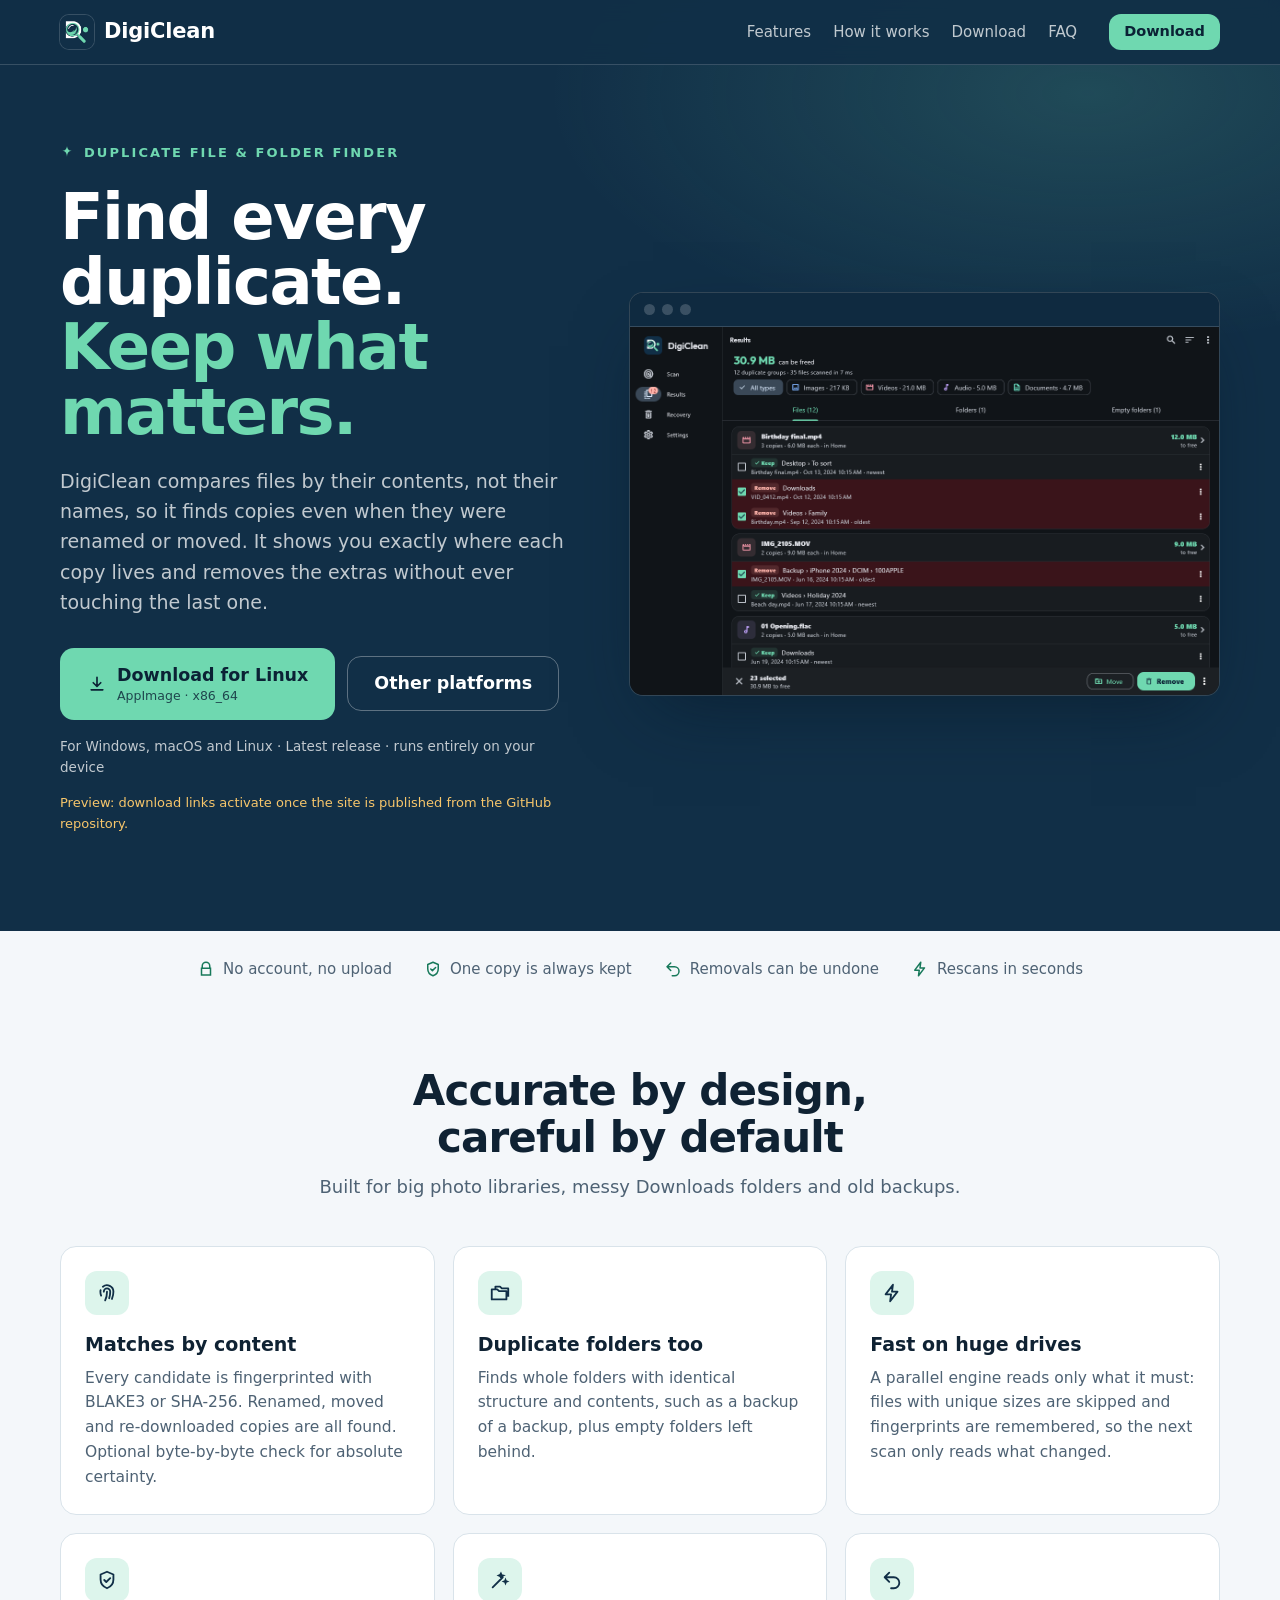
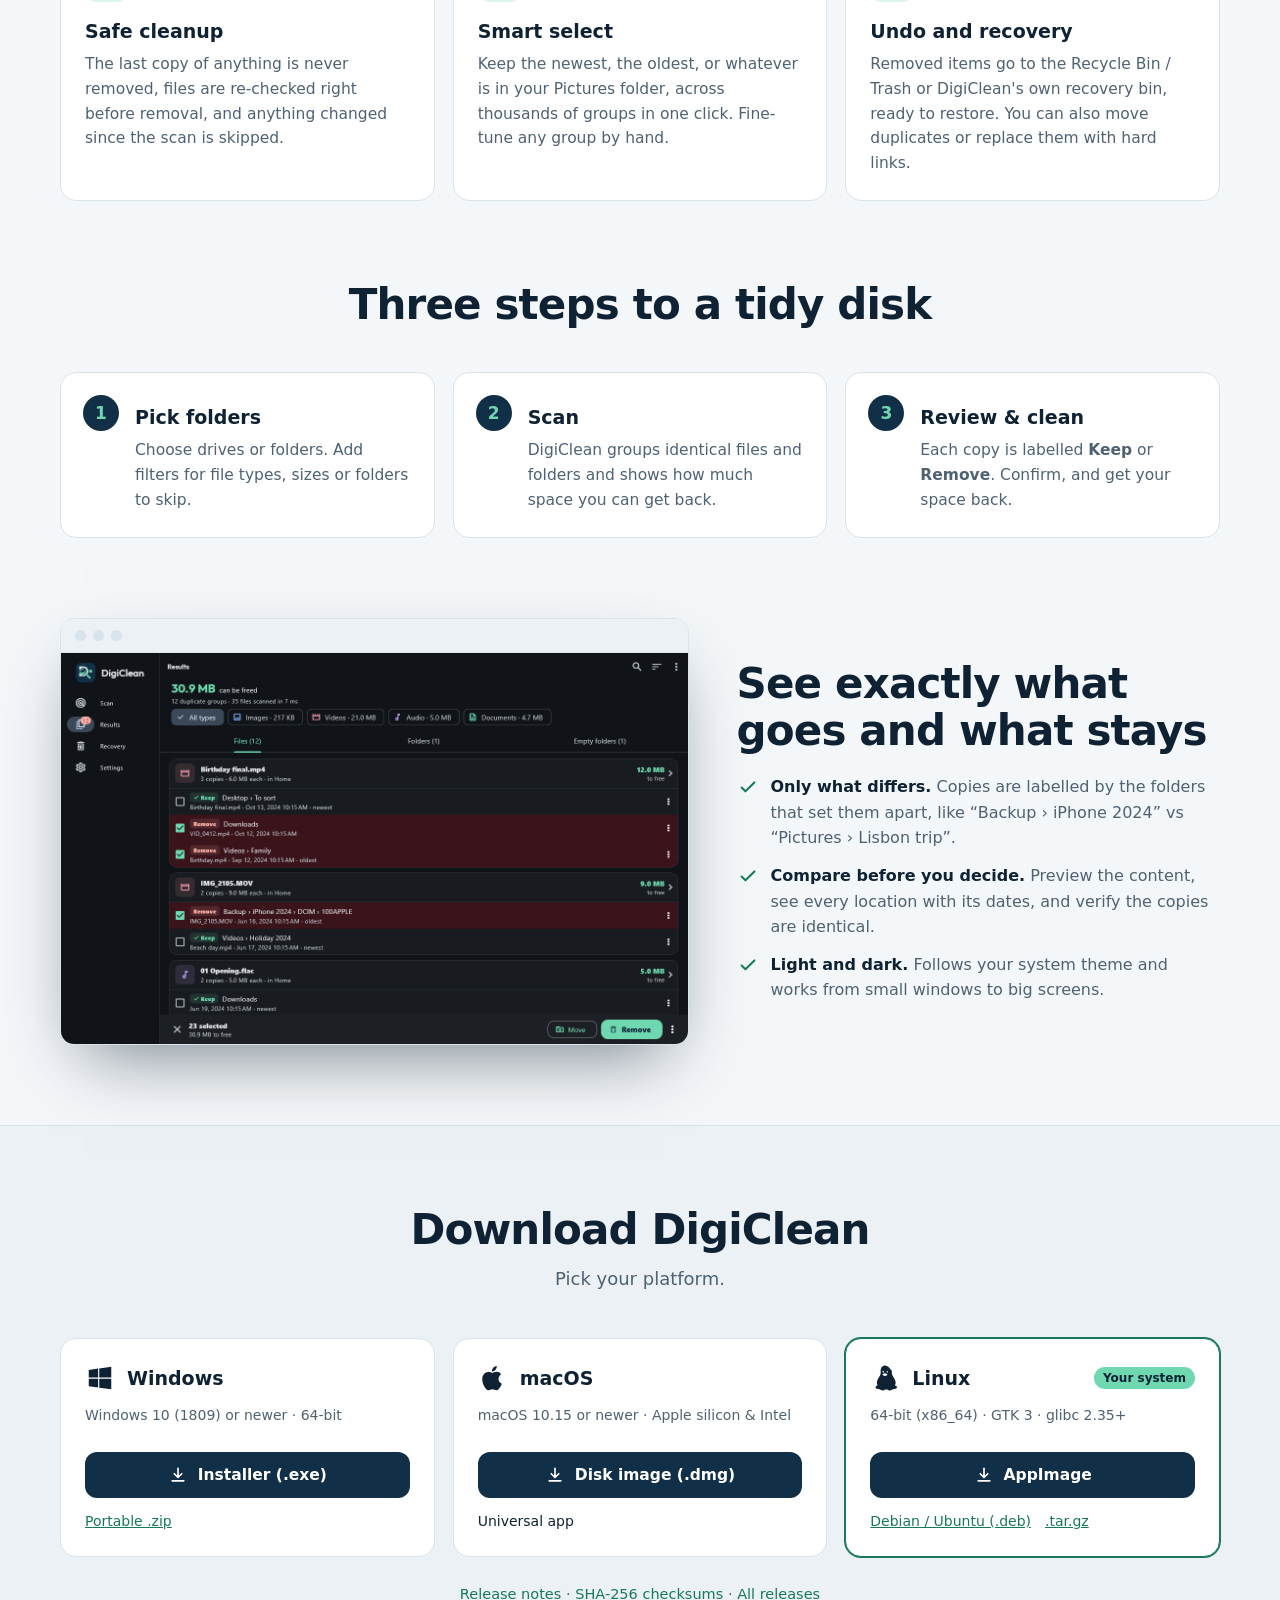
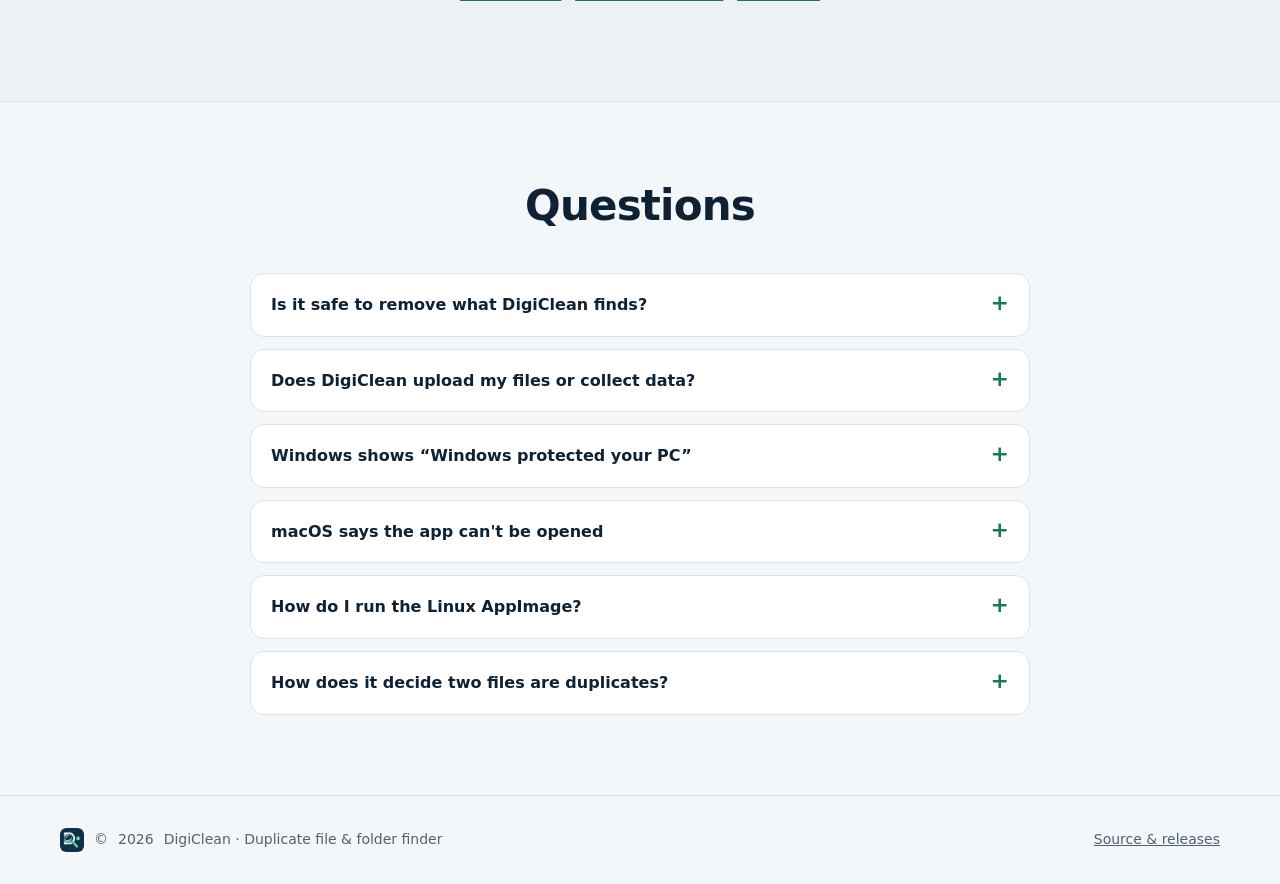
==== website/index.html @ ceb9ec33 "first commit" ====
<!doctype html>
<html lang="en">
<head>
  <meta charset="utf-8">
  <meta name="viewport" content="width=device-width, initial-scale=1">
  <title>DigiClean — Find and remove duplicate files safely</title>
  <meta name="description" content="DigiClean finds duplicate files and folders by their contents — even when renamed or moved — and removes the extras safely. For Windows, macOS and Linux.">
  <meta name="theme-color" content="#112f47">
  <meta property="og:title" content="DigiClean — Find and remove duplicate files safely">
  <meta property="og:description" content="Content-based duplicate file and folder finder for Windows, macOS and Linux. Everything runs on your device.">
  <meta property="og:image" content="assets/og-image.png">
  <meta name="twitter:card" content="summary_large_image">
  <meta property="og:type" content="website">
  <link rel="icon" type="image/png" href="assets/favicon.png">
  <link rel="preload" href="assets/fonts/outfit-latin.woff2" as="font" type="font/woff2" crossorigin>
  <link rel="apple-touch-icon" href="assets/apple-touch-icon.png">
  <style>
    /* Brand: navy #112F47 + mint #6FD8B0 (branding/brand-sheet.png), Outfit display face. */
    @font-face {
      font-family: "Outfit";
      src: url("assets/fonts/outfit-latin.woff2") format("woff2");
      font-weight: 100 900;
      font-display: swap;
    }
    :root {
      --navy: #112f47;
      --navy-deep: #0b2235;
      --mint: #6fd8b0;
      --bg: #f4f7fa;
      --surface: #ffffff;
      --surface-2: #ebf1f5;
      --text: #0f2233;
      --muted: #4e6274;
      --border: #d9e3ea;
      --brand: #112f47;
      --brand-strong: #0b2235;
      --on-brand: #ffffff;
      --accent-ink: #17795a;
      --accent-soft: #ddf5ec;
      --band: #112f47;
      --band-text: #ffffff;
      --band-muted: rgba(255, 255, 255, 0.74);
      --band-line: rgba(255, 255, 255, 0.16);
      --shadow: 0 30px 70px -24px rgba(6, 22, 36, 0.55);
      --radius: 16px;
      --display: "Outfit", ui-sans-serif, system-ui, -apple-system, "Segoe UI", Roboto, sans-serif;
      --body: ui-sans-serif, system-ui, -apple-system, "Segoe UI", Roboto, "Helvetica Neue", Arial, sans-serif;
      --shot-light: block;
      --shot-dark: none;
      color-scheme: light;
    }
    @media (prefers-color-scheme: dark) {
      :root:not([data-theme="light"]) {
        --bg: #0a1825;
        --surface: #0f2233;
        --surface-2: #142b40;
        --text: #e7eff5;
        --muted: #9fb3c3;
        --border: #21405a;
        --brand: #6fd8b0;
        --brand-strong: #9be5c8;
        --on-brand: #0b2235;
        --accent-ink: #6fd8b0;
        --accent-soft: #143a3a;
        --band: #0d2436;
        --shadow: 0 30px 70px -24px rgba(0, 0, 0, 0.75);
        --shot-light: none;
        --shot-dark: block;
        color-scheme: dark;
      }
    }
    :root[data-theme="dark"] {
      --bg: #0a1825;
      --surface: #0f2233;
      --surface-2: #142b40;
      --text: #e7eff5;
      --muted: #9fb3c3;
      --border: #21405a;
      --brand: #6fd8b0;
      --brand-strong: #9be5c8;
      --on-brand: #0b2235;
      --accent-ink: #6fd8b0;
      --accent-soft: #143a3a;
      --band: #0d2436;
      --shadow: 0 30px 70px -24px rgba(0, 0, 0, 0.75);
      --shot-light: none;
      --shot-dark: block;
      color-scheme: dark;
    }
    * { box-sizing: border-box; }
    html { scroll-behavior: smooth; }
    @media (prefers-reduced-motion: reduce) {
      html { scroll-behavior: auto; }
      .btn { transition: none; }
    }
    body {
      margin: 0;
      background: var(--bg);
      color: var(--text);
      font: 16px/1.6 var(--body);
      -webkit-font-smoothing: antialiased;
    }
    h1, h2, h3, .brand, .btn { font-family: var(--display); }
    h1, h2 { text-wrap: balance; }
    a { color: var(--accent-ink); }
    img { max-width: 100%; height: auto; display: block; }
    .wrap { width: min(1160px, 100% - 32px); margin-inline: auto; }
    .shot-light { display: var(--shot-light); }
    .shot-dark { display: var(--shot-dark); }
    a:focus-visible, summary:focus-visible { outline: 3px solid var(--mint); outline-offset: 3px; border-radius: 6px; }

    /* Brand band: header + hero stay navy in every theme. */
    .band {
      background:
        radial-gradient(900px 420px at 85% 10%, rgba(111, 216, 176, 0.16), transparent 60%),
        var(--band);
      color: var(--band-text);
    }
    header {
      position: sticky; top: env(safe-area-inset-top, 0px); z-index: 10;
      background: color-mix(in srgb, var(--band) 92%, transparent);
      backdrop-filter: blur(10px);
      border-bottom: 1px solid var(--band-line);
    }
    .nav { display: flex; align-items: center; gap: 24px; height: 64px; }
    .brand { display: flex; align-items: center; gap: 10px; font-weight: 600; font-size: 21px; letter-spacing: -0.01em; color: var(--band-text); text-decoration: none; }
    .brand img { width: 34px; height: 34px; border-radius: 9px; box-shadow: 0 0 0 1px var(--band-line); }
    .nav-links { display: flex; gap: 22px; margin-left: auto; }
    .nav-links a { color: var(--band-muted); text-decoration: none; font-size: 15px; }
    .nav-links a:hover { color: var(--band-text); }
    .nav .btn { margin-left: 8px; }
    @media (max-width: 720px) { .nav-links { display: none; } .nav .btn { margin-left: auto; } }

    /* Buttons */
    .btn {
      display: inline-flex; align-items: center; justify-content: center; gap: 10px;
      padding: 12px 20px; border-radius: 12px; font-weight: 600; text-decoration: none;
      border: 1px solid transparent; cursor: pointer; font-size: 15.5px; line-height: 1.2;
      transition: transform .12s ease, background .12s ease, border-color .12s ease;
    }
    .btn:active { transform: translateY(1px); }
    .btn-primary { background: var(--brand); color: var(--on-brand); }
    .btn-primary:hover { background: var(--brand-strong); }
    .btn-mint { background: var(--mint); color: var(--navy-deep); }
    .btn-mint:hover { background: #8ee3c2; }
    .btn-outline { background: transparent; color: var(--band-text); border-color: rgba(255, 255, 255, 0.32); }
    .btn-outline:hover { border-color: var(--mint); color: var(--mint); }
    .btn-small { padding: 8px 14px; font-size: 14.5px; }
    .btn svg { width: 20px; height: 20px; flex: none; }
    .btn-big { padding: 16px 26px; font-size: 17.5px; border-radius: 14px; }
    .btn-big .sub { display: block; font-family: var(--body); font-weight: 500; font-size: 12.5px; opacity: .8; margin-top: 2px; }

    /* Hero */
    .hero { padding: 76px 0 84px; display: grid; grid-template-columns: 1fr 1.15fr; gap: 56px; align-items: center; }
    @media (max-width: 960px) { .hero { grid-template-columns: minmax(0, 1fr); padding: 44px 0 56px; gap: 40px; } }
    .tagline { display: inline-flex; align-items: center; gap: 10px; color: var(--mint); font: 600 13px/1 var(--display); letter-spacing: 0.16em; text-transform: uppercase; }
    .tagline svg { width: 14px; height: 14px; }
    h1 { font-size: clamp(40px, 5.6vw, 64px); font-weight: 700; line-height: 1.02; letter-spacing: -0.025em; margin: 18px 0 20px; }
    h1 em { font-style: normal; color: var(--mint); }
    .lead { font-size: clamp(17px, 1.6vw, 19px); color: var(--band-muted); max-width: 34em; margin: 0 0 30px; }
    .cta { display: flex; flex-wrap: wrap; gap: 12px; align-items: center; }
    .meta { margin-top: 16px; font-size: 13.5px; color: var(--band-muted); }
    .window {
      border-radius: 14px; overflow: hidden; border: 1px solid var(--border);
      box-shadow: var(--shadow); background: var(--surface);
    }
    .band .window { border-color: var(--band-line); background: var(--navy-deep); }
    .window-bar { display: flex; gap: 7px; padding: 11px 14px; background: var(--surface-2); border-bottom: 1px solid var(--border); }
    .band .window-bar { background: #0f2a40; border-color: var(--band-line); }
    .window-bar span { width: 11px; height: 11px; border-radius: 50%; background: var(--border); }
    .band .window-bar span { background: rgba(255, 255, 255, 0.18); }

    /* Trust strip */
    .trust { display: flex; flex-wrap: wrap; gap: 12px 32px; justify-content: center; padding: 26px 0 6px; color: var(--muted); font-size: 15px; }
    .trust div { display: flex; align-items: center; gap: 8px; }
    .trust svg { width: 18px; height: 18px; color: var(--accent-ink); }

    /* Sections */
    section { padding: 80px 0; }
    .section-head { max-width: 680px; margin: 0 auto 44px; text-align: center; }
    h2 { font-size: clamp(30px, 3.6vw, 42px); font-weight: 650; letter-spacing: -0.02em; line-height: 1.12; margin: 0 0 12px; }
    .section-head p { color: var(--muted); font-size: 18px; margin: 0; }

    .grid { display: grid; grid-template-columns: repeat(3, 1fr); gap: 18px; }
    @media (max-width: 900px) { .grid { grid-template-columns: repeat(2, 1fr); } }
    @media (max-width: 600px) { .grid { grid-template-columns: minmax(0, 1fr); } }
    .card { background: var(--surface); border: 1px solid var(--border); border-radius: var(--radius); padding: 24px; }
    .card h3 { margin: 14px 0 6px; font-size: 19px; font-weight: 600; }
    .card p { margin: 0; color: var(--muted); font-size: 15.5px; }
    .icon { width: 44px; height: 44px; border-radius: 12px; display: grid; place-items: center; background: var(--accent-soft); color: var(--brand); }
    .icon svg { width: 22px; height: 22px; }

    .steps { display: grid; grid-template-columns: repeat(3, 1fr); gap: 18px; counter-reset: step; }
    @media (max-width: 800px) { .steps { grid-template-columns: minmax(0, 1fr); } }
    .step { position: relative; padding: 24px 24px 24px 74px; background: var(--surface); border: 1px solid var(--border); border-radius: var(--radius); }
    .step::before {
      counter-increment: step; content: counter(step);
      position: absolute; left: 22px; top: 22px; width: 36px; height: 36px; border-radius: 50%;
      display: grid; place-items: center; font: 700 17px/1 var(--display); background: var(--navy); color: var(--mint);
    }
    .step h3 { margin: 5px 0 6px; font-size: 19px; font-weight: 600; }
    .step p { margin: 0; color: var(--muted); font-size: 15.5px; }

    .showcase { display: grid; grid-template-columns: 1.3fr 1fr; gap: 48px; align-items: center; }
    @media (max-width: 900px) { .showcase { grid-template-columns: minmax(0, 1fr); } }
    .checks { list-style: none; padding: 0; margin: 20px 0 0; display: grid; gap: 12px; }
    .checks li { display: flex; gap: 12px; color: var(--muted); }
    .checks svg { width: 22px; height: 22px; flex: none; color: var(--accent-ink); margin-top: 2px; }
    .checks strong { color: var(--text); font-weight: 600; }

    /* Downloads */
    .downloads { background: var(--surface-2); border-block: 1px solid var(--border); }
    .dl { display: flex; flex-direction: column; }
    .dl.recommended { border-color: var(--accent-ink); box-shadow: 0 0 0 1px var(--accent-ink); }
    .dl-head { display: flex; align-items: center; gap: 12px; }
    .dl-head svg { width: 30px; height: 30px; }
    .dl-head h3 { margin: 0; }
    .dl .req { font-size: 14px; color: var(--muted); margin: 10px 0 18px; }
    .dl .btn { width: 100%; margin-top: 8px; }
    .dl .alt { margin-top: 12px; font-size: 14px; display: flex; flex-wrap: wrap; gap: 6px 14px; }
    .badge { margin-left: auto; font: 600 12px/1 var(--display); color: var(--navy-deep); background: var(--mint); padding: 5px 9px; border-radius: 999px; }
    .release-info { text-align: center; color: var(--muted); font-size: 14.5px; margin-top: 26px; }

    /* FAQ */
    .faq { max-width: 780px; margin: 0 auto; display: grid; gap: 12px; }
    details { background: var(--surface); border: 1px solid var(--border); border-radius: 14px; padding: 4px 20px; }
    summary { cursor: pointer; font-weight: 600; padding: 14px 0; list-style: none; display: flex; justify-content: space-between; gap: 16px; }
    summary::-webkit-details-marker { display: none; }
    summary::after { content: "+"; color: var(--accent-ink); font-size: 22px; line-height: 1; }
    details[open] summary::after { content: "–"; }
    details p, details ol { color: var(--muted); margin: 0 0 16px; }
    code { background: var(--surface-2); padding: 2px 6px; border-radius: 6px; font-size: 0.92em; }

    footer { border-top: 1px solid var(--border); padding: 32px 0; color: var(--muted); font-size: 14px; }
    footer .wrap { display: flex; flex-wrap: wrap; gap: 12px 24px; justify-content: space-between; align-items: center; }
    footer a { color: var(--muted); }
    .footer-brand { display: flex; align-items: center; gap: 10px; }
    .footer-brand img { width: 24px; height: 24px; border-radius: 6px; }

    .preview-note { display: none; margin-top: 14px; font-size: 13px; color: #f7c66b; }
    .is-preview .preview-note { display: block; }
  </style>
</head>
<body>
  <!-- Replaced with "owner/repo" by .github/workflows/website.yml at deploy time. -->
  <script>window.DIGICLEAN_REPO = "__GITHUB_REPOSITORY__";</script>

  <svg width="0" height="0" style="position:absolute" aria-hidden="true">
    <symbol id="i-windows" viewBox="0 0 24 24"><path fill="currentColor" d="M3 5.5 10.5 4.4v7.1H3V5.5Zm0 13 7.5 1.1v-7H3v5.9Zm8.4 1.2L21 21v-8.4h-9.6v7.1Zm0-15.4v7.2H21V3l-9.6 1.3Z"/></symbol>
    <symbol id="i-apple" viewBox="0 0 24 24"><path fill="currentColor" d="M16.4 12.6c0-2.4 2-3.6 2.1-3.7-1.1-1.7-2.9-1.9-3.5-1.9-1.5-.2-2.9.9-3.6.9-.8 0-1.9-.9-3.2-.8-1.6 0-3.1 1-4 2.4-1.7 3-.4 7.4 1.2 9.8.8 1.2 1.8 2.5 3 2.4 1.2 0 1.7-.8 3.1-.8 1.5 0 1.9.8 3.2.8 1.3 0 2.2-1.2 3-2.4.9-1.4 1.3-2.7 1.3-2.8-.1 0-2.6-1-2.6-3.9ZM14 5.4c.7-.8 1.1-1.9 1-3-1 0-2.1.6-2.8 1.4-.6.7-1.2 1.8-1 2.9 1 .1 2.1-.5 2.8-1.3Z"/></symbol>
    <symbol id="i-linux" viewBox="0 0 24 24"><path fill="currentColor" d="M12 2c-2.2 0-3.5 1.9-3.5 4.4 0 1.3.3 2.1-.4 3.3-.8 1.4-2.4 3.4-2.6 5.6-.1 1 .1 1.8.6 2.4-.8.4-1.7.8-1.7 1.7 0 1.3 1.9 1.4 3 1.6.9.2 1.8 1 2.7 1 .8 0 1.4-.5 1.9-.9.6.1 1.3.1 2 0 .5.4 1.1.9 1.9.9.9 0 1.8-.8 2.7-1 1.1-.2 3-.3 3-1.6 0-.9-.9-1.3-1.7-1.7.5-.6.7-1.4.6-2.4-.2-2.2-1.8-4.2-2.6-5.6-.7-1.2-.4-2-.4-3.3C15.5 3.9 14.2 2 12 2Zm-1.6 4.1c.5 0 .8.6.8 1.2 0 .2 0 .4-.1.5l-.3-.1c-.2-.1-.4-.1-.6 0 0-.1-.1-.3-.1-.4 0-.7.1-1.2.3-1.2Zm3.2 0c.4 0 .7.5.7 1.1 0 .2 0 .3-.1.4-.3-.1-.6-.1-.8 0v-.3c0-.7.1-1.2.2-1.2Zm-1.6 2c.8 0 1.9.6 1.9 1s-1 1.2-1.9 1.2-1.9-.8-1.9-1.2 1.1-1 1.9-1Z"/></symbol>
    <symbol id="i-download" viewBox="0 0 24 24"><path fill="none" stroke="currentColor" stroke-width="2" stroke-linecap="round" stroke-linejoin="round" d="M12 4v11m0 0-4.5-4.5M12 15l4.5-4.5M5 19h14"/></symbol>
    <symbol id="i-check" viewBox="0 0 24 24"><path fill="none" stroke="currentColor" stroke-width="2.2" stroke-linecap="round" stroke-linejoin="round" d="m5 12.5 4.2 4.2L19 7"/></symbol>
    <symbol id="i-lock" viewBox="0 0 24 24"><path fill="none" stroke="currentColor" stroke-width="2" stroke-linecap="round" d="M7 11V8a5 5 0 0 1 10 0v3M6 11h12v9H6z"/></symbol>
    <symbol id="i-finger" viewBox="0 0 24 24"><path fill="none" stroke="currentColor" stroke-width="2" stroke-linecap="round" d="M7.5 5.2A7 7 0 0 1 19 10.5c0 3-.6 5.6-1.6 8M5 9a7 7 0 0 0-.2 1.5c0 2 .4 3.4.8 4.4M12 10.5c0 3.5-.7 6.7-2 9.5m5.5-9.5c0 2.6-.4 5-1.1 7.2M8.5 10.5a3.5 3.5 0 0 1 7 0"/></symbol>
    <symbol id="i-folders" viewBox="0 0 24 24"><path fill="none" stroke="currentColor" stroke-width="2" stroke-linejoin="round" d="M3 8h6l2 2h8v9H3zM7 8V5h5l2 2h7v9"/></symbol>
    <symbol id="i-bolt" viewBox="0 0 24 24"><path fill="none" stroke="currentColor" stroke-width="2" stroke-linejoin="round" d="M13 3 5 13.5h6l-1 7.5 8-10.5h-6z"/></symbol>
    <symbol id="i-shield" viewBox="0 0 24 24"><path fill="none" stroke="currentColor" stroke-width="2" stroke-linejoin="round" d="M12 3 5 6v5.5c0 4.3 3 8 7 9.5 4-1.5 7-5.2 7-9.5V6z"/><path fill="none" stroke="currentColor" stroke-width="2" stroke-linecap="round" stroke-linejoin="round" d="m9 12 2.2 2.2L15.5 10"/></symbol>
    <symbol id="i-wand" viewBox="0 0 24 24"><path fill="none" stroke="currentColor" stroke-width="2" stroke-linecap="round" d="m4 20 11-11m-2-4 .7 1.6L15.3 7l-1.6.7L13 9.3l-.7-1.6L10.7 7l1.6-.7zM18 12l.5 1.2 1.2.5-1.2.5L18 15.4l-.5-1.2-1.2-.5 1.2-.5z"/></symbol>
    <symbol id="i-sparkle" viewBox="0 0 24 24"><path fill="currentColor" d="M12 2c.6 4.7 2.8 7.3 8 8-5.2.7-7.4 3.3-8 10-.6-6.7-2.8-9.3-8-10 5.2-.7 7.4-3.3 8-8Z"/></symbol>
    <symbol id="i-undo" viewBox="0 0 24 24"><path fill="none" stroke="currentColor" stroke-width="2" stroke-linecap="round" stroke-linejoin="round" d="M9 14 4 9l5-5M4 9h10a6 6 0 0 1 0 12h-3"/></symbol>
  </svg>

  <div class="band">
  <header>
    <div class="wrap nav">
      <a class="brand" href="#top"><img src="assets/icon-512.png" alt="">DigiClean</a>
      <nav class="nav-links" aria-label="Main">
        <a href="#features">Features</a>
        <a href="#how">How it works</a>
        <a href="#download">Download</a>
        <a href="#faq">FAQ</a>
      </nav>
      <a class="btn btn-mint btn-small" href="#download">Download</a>
    </div>
  </header>

    <div class="wrap hero" id="top">
      <div>
        <span class="tagline"><svg><use href="#i-sparkle"/></svg>Duplicate file &amp; folder finder</span>
        <h1>Find every duplicate.<br><em>Keep what matters.</em></h1>
        <p class="lead">DigiClean compares files by their contents, not their names, so it finds copies even when they were renamed or moved. It shows you exactly where each copy lives and removes the extras without ever touching the last one.</p>
        <div class="cta">
          <a class="btn btn-mint btn-big" id="primary-download" href="#download">
            <svg><use href="#i-download"/></svg>
            <span><span id="primary-label">Download DigiClean</span><span class="sub" id="primary-sub">Windows · macOS · Linux</span></span>
          </a>
          <a class="btn btn-outline btn-big" href="#download">Other platforms</a>
        </div>
        <p class="meta">For Windows, macOS and Linux · <span id="version-line">Latest release</span> · runs entirely on your device</p>
        <p class="preview-note">Preview: download links activate once the site is published from the GitHub repository.</p>
      </div>
      <div class="window" aria-label="DigiClean showing duplicate groups with copies marked Keep and Remove">
        <div class="window-bar"><span></span><span></span><span></span></div>
        <img src="assets/screenshot-desktop-dark.png" width="1280" height="800" alt="DigiClean results: duplicate groups with each copy's location and Keep / Remove labels">
      </div>
    </div>
  </div>

  <main>
    <div class="wrap trust">
      <div><svg><use href="#i-lock"/></svg>No account, no upload</div>
      <div><svg><use href="#i-shield"/></svg>One copy is always kept</div>
      <div><svg><use href="#i-undo"/></svg>Removals can be undone</div>
      <div><svg><use href="#i-bolt"/></svg>Rescans in seconds</div>
    </div>

    <section id="features">
      <div class="wrap">
        <div class="section-head">
          <h2>Accurate by design, careful by default</h2>
          <p>Built for big photo libraries, messy Downloads folders and old backups.</p>
        </div>
        <div class="grid">
          <div class="card"><div class="icon"><svg><use href="#i-finger"/></svg></div><h3>Matches by content</h3><p>Every candidate is fingerprinted with BLAKE3 or SHA-256. Renamed, moved and re-downloaded copies are all found. Optional byte-by-byte check for absolute certainty.</p></div>
          <div class="card"><div class="icon"><svg><use href="#i-folders"/></svg></div><h3>Duplicate folders too</h3><p>Finds whole folders with identical structure and contents, such as a backup of a backup, plus empty folders left behind.</p></div>
          <div class="card"><div class="icon"><svg><use href="#i-bolt"/></svg></div><h3>Fast on huge drives</h3><p>A parallel engine reads only what it must: files with unique sizes are skipped and fingerprints are remembered, so the next scan only reads what changed.</p></div>
          <div class="card"><div class="icon"><svg><use href="#i-shield"/></svg></div><h3>Safe cleanup</h3><p>The last copy of anything is never removed, files are re-checked right before removal, and anything changed since the scan is skipped.</p></div>
          <div class="card"><div class="icon"><svg><use href="#i-wand"/></svg></div><h3>Smart select</h3><p>Keep the newest, the oldest, or whatever is in your Pictures folder, across thousands of groups in one click. Fine-tune any group by hand.</p></div>
          <div class="card"><div class="icon"><svg><use href="#i-undo"/></svg></div><h3>Undo and recovery</h3><p>Removed items go to the Recycle Bin / Trash or DigiClean's own recovery bin, ready to restore. You can also move duplicates or replace them with hard links.</p></div>
        </div>
      </div>
    </section>

    <section id="how" style="padding-top:0">
      <div class="wrap">
        <div class="section-head">
          <h2>Three steps to a tidy disk</h2>
        </div>
        <div class="steps">
          <div class="step"><h3>Pick folders</h3><p>Choose drives or folders. Add filters for file types, sizes or folders to skip.</p></div>
          <div class="step"><h3>Scan</h3><p>DigiClean groups identical files and folders and shows how much space you can get back.</p></div>
          <div class="step"><h3>Review &amp; clean</h3><p>Each copy is labelled <strong>Keep</strong> or <strong>Remove</strong>. Confirm, and get your space back.</p></div>
        </div>
      </div>
    </section>

    <section style="padding-top:0">
      <div class="wrap showcase">
        <div class="window">
          <div class="window-bar"><span></span><span></span><span></span></div>
          <img class="shot-dark" src="assets/screenshot-desktop.png" width="1280" height="800" loading="lazy" alt="DigiClean results in the light theme">
          <img class="shot-light" src="assets/screenshot-desktop-dark.png" width="1280" height="800" loading="lazy" alt="DigiClean results in the dark theme">
        </div>
        <div>
          <h2>See exactly what goes and what stays</h2>
          <ul class="checks">
            <li><svg><use href="#i-check"/></svg><span><strong>Only what differs.</strong> Copies are labelled by the folders that set them apart, like “Backup › iPhone 2024” vs “Pictures › Lisbon trip”.</span></li>
            <li><svg><use href="#i-check"/></svg><span><strong>Compare before you decide.</strong> Preview the content, see every location with its dates, and verify the copies are identical.</span></li>
            <li><svg><use href="#i-check"/></svg><span><strong>Light and dark.</strong> Follows your system theme and works from small windows to big screens.</span></li>
          </ul>
        </div>
      </div>
    </section>

    <section id="download" class="downloads">
      <div class="wrap">
        <div class="section-head">
          <h2>Download DigiClean</h2>
          <p id="download-version">Pick your platform.</p>
        </div>
        <div class="grid">
          <div class="card dl" data-os="windows">
            <div class="dl-head"><svg><use href="#i-windows"/></svg><h3>Windows</h3><span class="badge" hidden>Your system</span></div>
            <p class="req">Windows 10 (1809) or newer · 64-bit</p>
            <a class="btn btn-primary" data-asset="DigiClean-Windows-Setup.exe"><svg><use href="#i-download"/></svg>Installer (.exe)</a>
            <div class="alt"><a data-asset="DigiClean-Windows-Portable.zip">Portable .zip</a></div>
          </div>
          <div class="card dl" data-os="mac">
            <div class="dl-head"><svg><use href="#i-apple"/></svg><h3>macOS</h3><span class="badge" hidden>Your system</span></div>
            <p class="req">macOS 10.15 or newer · Apple silicon &amp; Intel</p>
            <a class="btn btn-primary" data-asset="DigiClean-macOS.dmg"><svg><use href="#i-download"/></svg>Disk image (.dmg)</a>
            <div class="alt"><span>Universal app</span></div>
          </div>
          <div class="card dl" data-os="linux">
            <div class="dl-head"><svg><use href="#i-linux"/></svg><h3>Linux</h3><span class="badge" hidden>Your system</span></div>
            <p class="req">64-bit (x86_64) · GTK 3 · glibc 2.35+</p>
            <a class="btn btn-primary" data-asset="DigiClean-Linux-x86_64.AppImage"><svg><use href="#i-download"/></svg>AppImage</a>
            <div class="alt"><a data-asset="digiclean_amd64.deb">Debian / Ubuntu (.deb)</a><a data-asset="DigiClean-Linux-x86_64.tar.gz">.tar.gz</a></div>
          </div>
        </div>
        <p class="release-info"><a id="release-notes" href="#">Release notes</a> · <a data-asset="SHA256SUMS.txt">SHA-256 checksums</a> · <a id="all-releases" href="#">All releases</a></p>
      </div>
    </section>

    <section id="faq">
      <div class="wrap">
        <div class="section-head"><h2>Questions</h2></div>
        <div class="faq">
          <details>
            <summary>Is it safe to remove what DigiClean finds?</summary>
            <p>Only files with byte-identical contents are grouped. In every group at least one copy is always kept, each file is checked again right before removal, and anything that changed since the scan is skipped. By default removed items go to the Recycle Bin / Trash, so you can restore them.</p>
          </details>
          <details>
            <summary>Does DigiClean upload my files or collect data?</summary>
            <p>No. Scanning and hashing happen entirely on your computer. DigiClean needs no account and sends no file names, hashes or usage data anywhere.</p>
          </details>
          <details>
            <summary>Windows shows “Windows protected your PC”</summary>
            <p>SmartScreen shows this for apps it hasn't seen often yet. Click <strong>More info</strong>, then <strong>Run anyway</strong>. You can check the download against the published SHA-256 checksums first.</p>
          </details>
          <details>
            <summary>macOS says the app can't be opened</summary>
            <p>If the build isn't notarized by Apple yet, open <strong>System Settings › Privacy &amp; Security</strong> and click <strong>Open Anyway</strong> next to DigiClean (on older macOS: right-click the app and choose <strong>Open</strong>). macOS may also ask before DigiClean reads folders like Desktop or Documents; allow it to scan them.</p>
          </details>
          <details>
            <summary>How do I run the Linux AppImage?</summary>
            <p>Make it executable and start it: <code>chmod +x DigiClean-Linux-x86_64.AppImage</code> then <code>./DigiClean-Linux-x86_64.AppImage</code>. On Debian or Ubuntu you can install the <code>.deb</code> instead: <code>sudo apt install ./digiclean_amd64.deb</code>.</p>
          </details>
          <details>
            <summary>How does it decide two files are duplicates?</summary>
            <p>Files are first grouped by size, then by a quick fingerprint of sampled blocks, then by a full BLAKE3 (default) or SHA-256 hash of the complete contents. You can add a byte-by-byte comparison. Hard links are recognised as one file, so they are never counted as wasted space.</p>
          </details>
        </div>
      </div>
    </section>
  </main>

  <footer>
    <div class="wrap">
      <span class="footer-brand"><img src="assets/icon-512.png" alt="">© <span id="year">2026</span> DigiClean · Duplicate file &amp; folder finder</span>
      <span><a id="footer-repo" href="#">Source &amp; releases</a></span>
    </div>
  </footer>

  <script>
    (function () {
      var repo = window.DIGICLEAN_REPO;
      var published = repo && repo.indexOf("__") !== 0;
      var base = published ? "https://github.com/" + repo : null;
      if (!published) document.body.classList.add("is-preview");

      // Every download link points at the newest release; file names are stable.
      document.querySelectorAll("[data-asset]").forEach(function (a) {
        a.href = published ? base + "/releases/latest/download/" + a.getAttribute("data-asset") : "#download";
      });
      ["release-notes", "all-releases", "footer-repo"].forEach(function (id) {
        var el = document.getElementById(id);
        if (el) el.href = published ? base + (id === "footer-repo" ? "" : "/releases" + (id === "release-notes" ? "/latest" : "")) : "#download";
      });
      document.getElementById("year").textContent = new Date().getFullYear();

      // Recommend the visitor's platform.
      var ua = (navigator.userAgentData && navigator.userAgentData.platform) || navigator.platform || navigator.userAgent || "";
      ua = ua.toLowerCase();
      var mobile = /android|iphone|ipad|ipod/.test((navigator.userAgent || "").toLowerCase());
      var os = mobile ? null : /win/.test(ua) ? "windows" : /mac/.test(ua) ? "mac" : /linux|x11|cros/.test(ua) ? "linux" : null;
      var labels = {
        windows: ["Download for Windows", "Installer · 64-bit"],
        mac: ["Download for macOS", "Universal · Apple silicon & Intel"],
        linux: ["Download for Linux", "AppImage · x86_64"]
      };
      if (os) {
        var card = document.querySelector('.dl[data-os="' + os + '"]');
        card.classList.add("recommended");
        card.querySelector(".badge").hidden = false;
        document.getElementById("primary-label").textContent = labels[os][0];
        document.getElementById("primary-sub").textContent = labels[os][1];
        document.getElementById("primary-download").href = card.querySelector(".btn").href;
      } else if (mobile) {
        document.getElementById("primary-sub").textContent = "Available for Windows, macOS and Linux";
      }

      // Show the latest version number (best effort; links work without it).
      if (published && window.fetch) {
        fetch("https://api.github.com/repos/" + repo + "/releases/latest")
          .then(function (r) { return r.ok ? r.json() : null; })
          .then(function (rel) {
            if (!rel || !rel.tag_name) return;
            var date = rel.published_at ? new Date(rel.published_at).toLocaleDateString(undefined, { year: "numeric", month: "short", day: "numeric" }) : "";
            document.getElementById("version-line").textContent = "Version " + rel.tag_name.replace(/^v/, "") + (date ? " · " + date : "");
            document.getElementById("download-version").textContent = "Version " + rel.tag_name.replace(/^v/, "") + (date ? ", released " + date : "") + ".";
          })
          .catch(function () {});
      }
    })();
  </script>
</body>
</html>
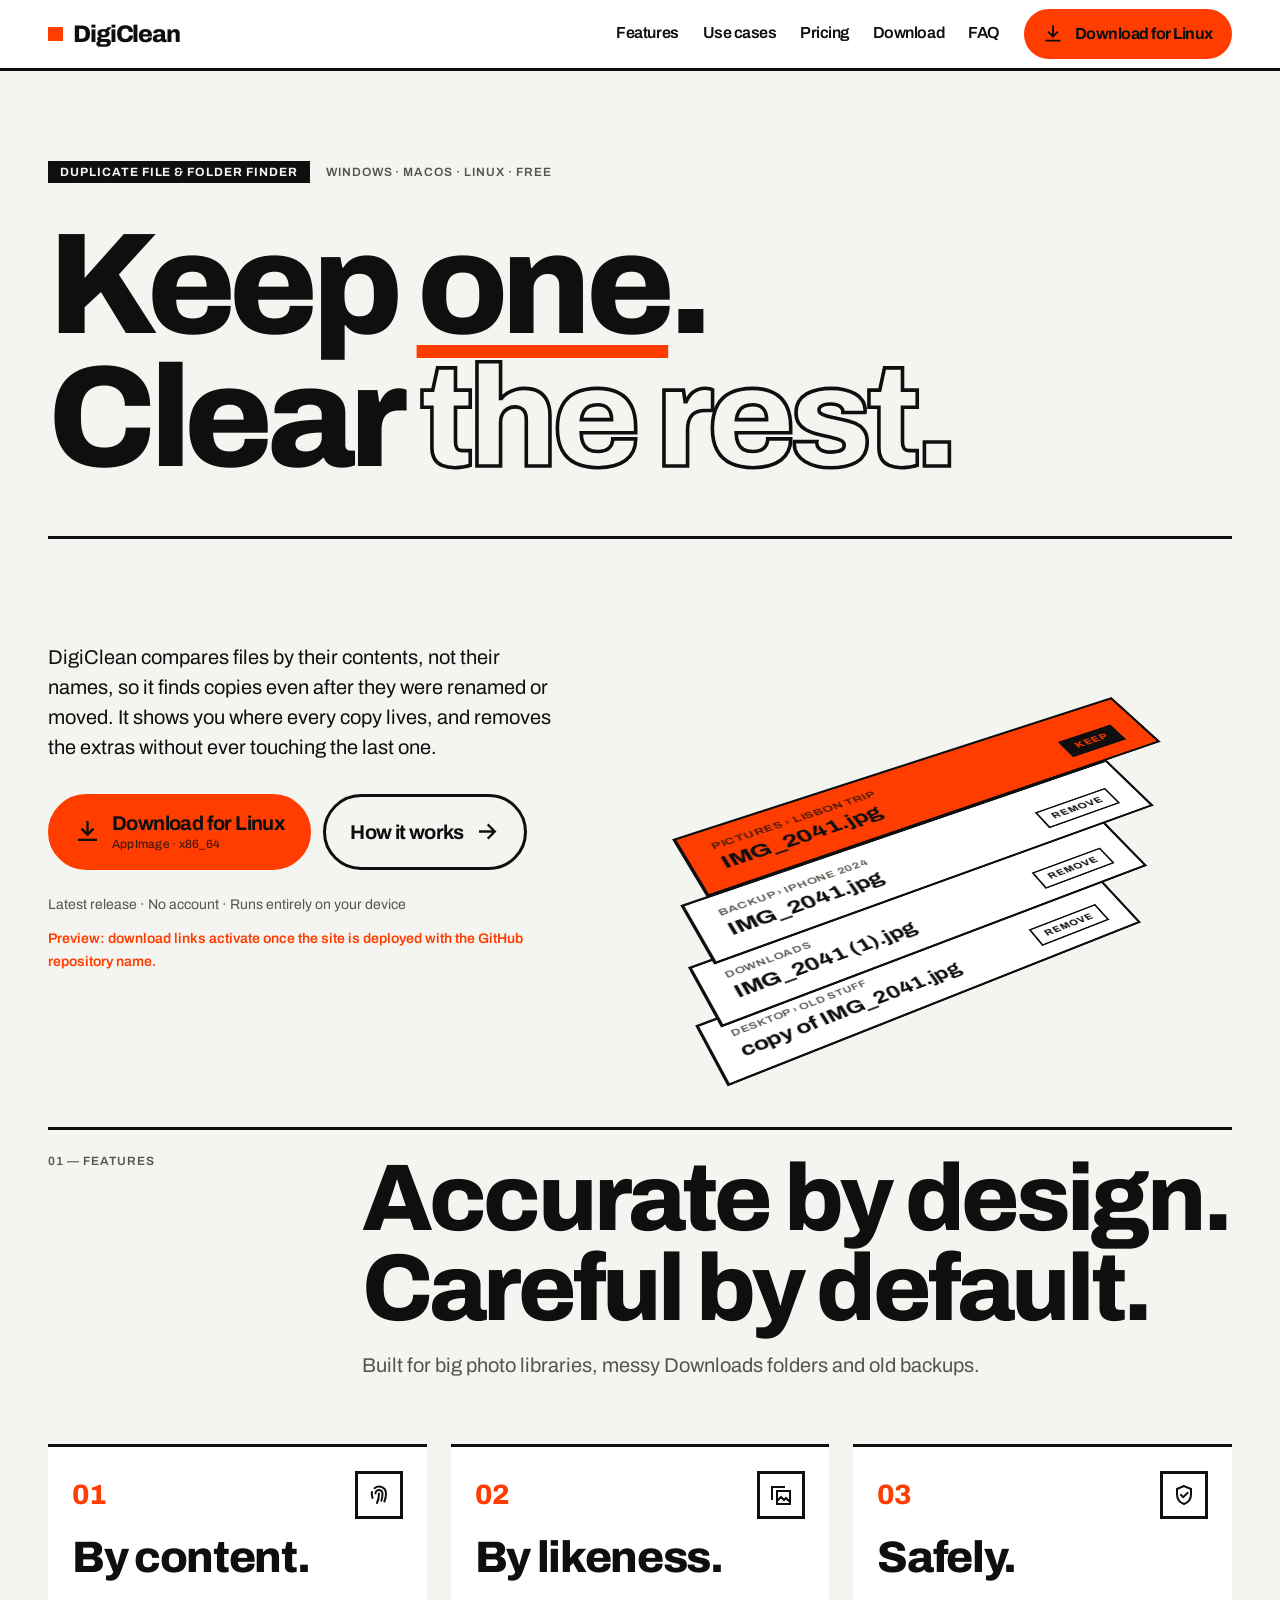
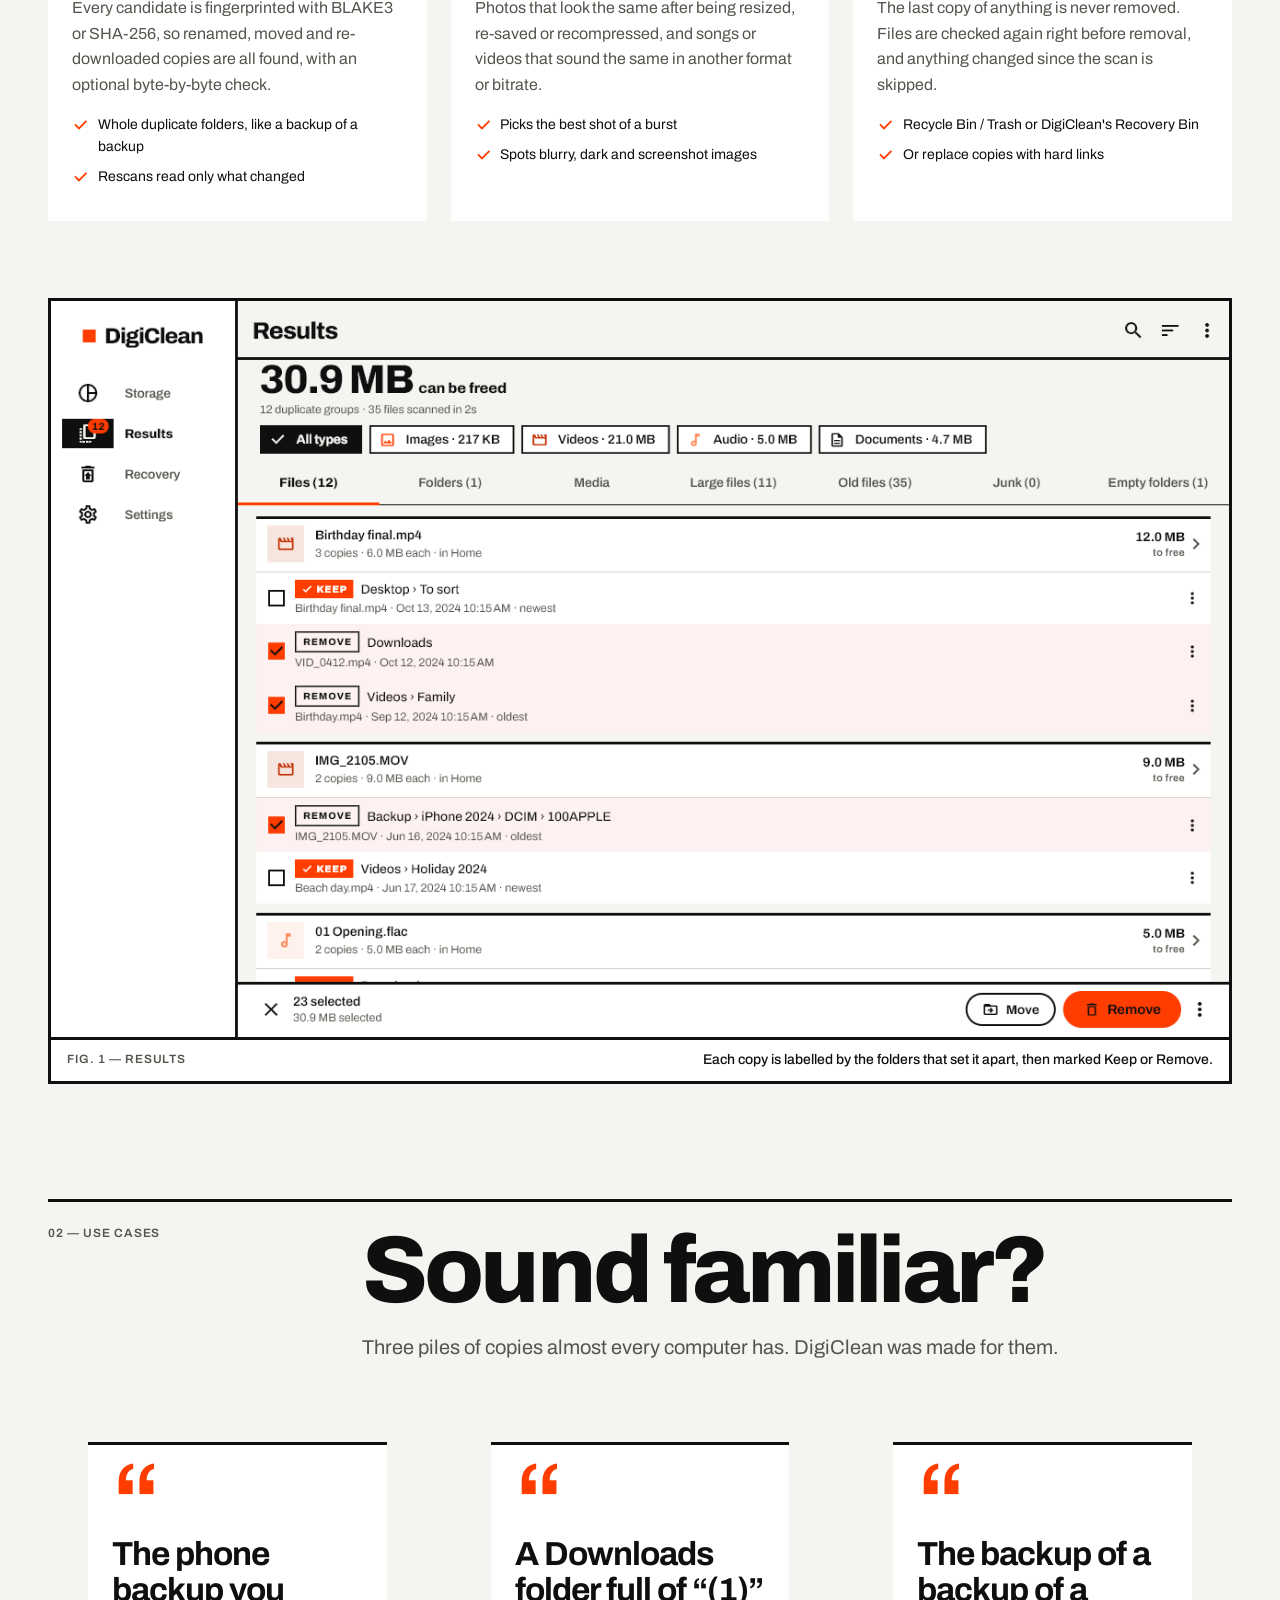
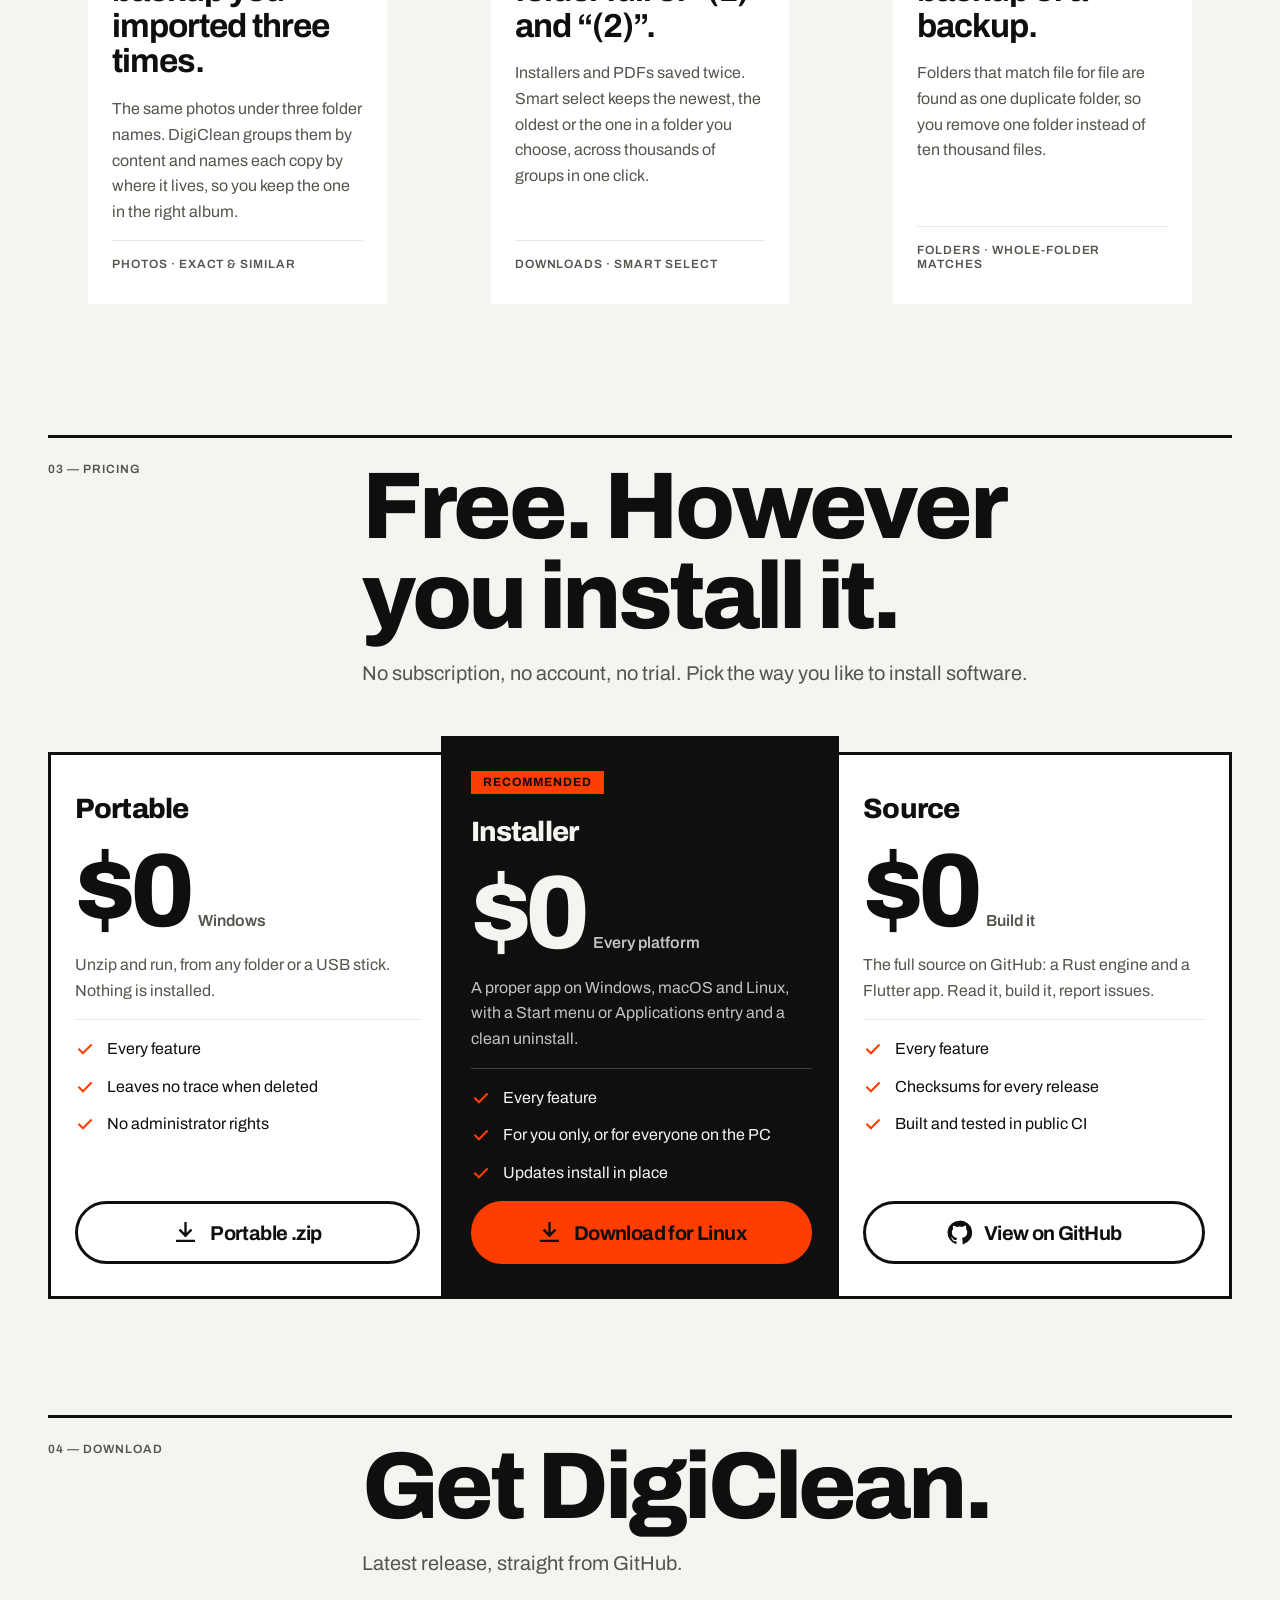
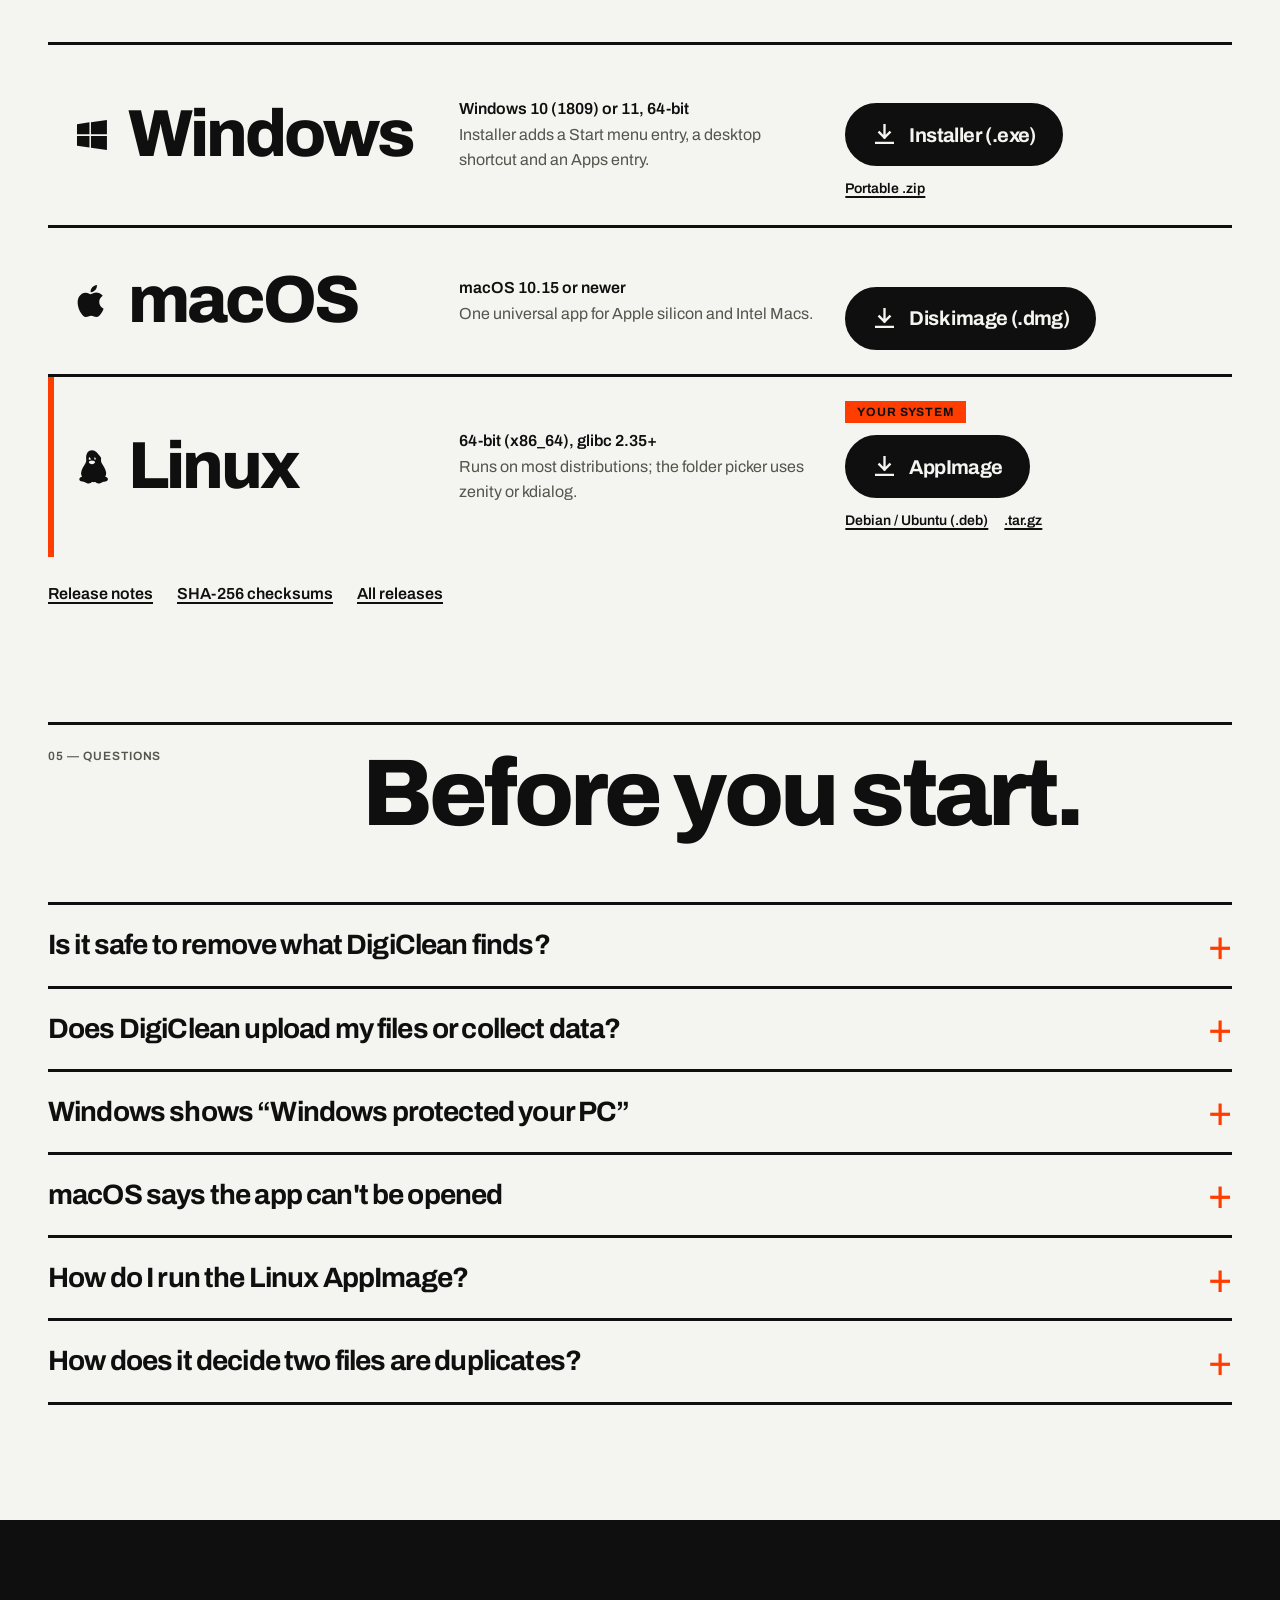
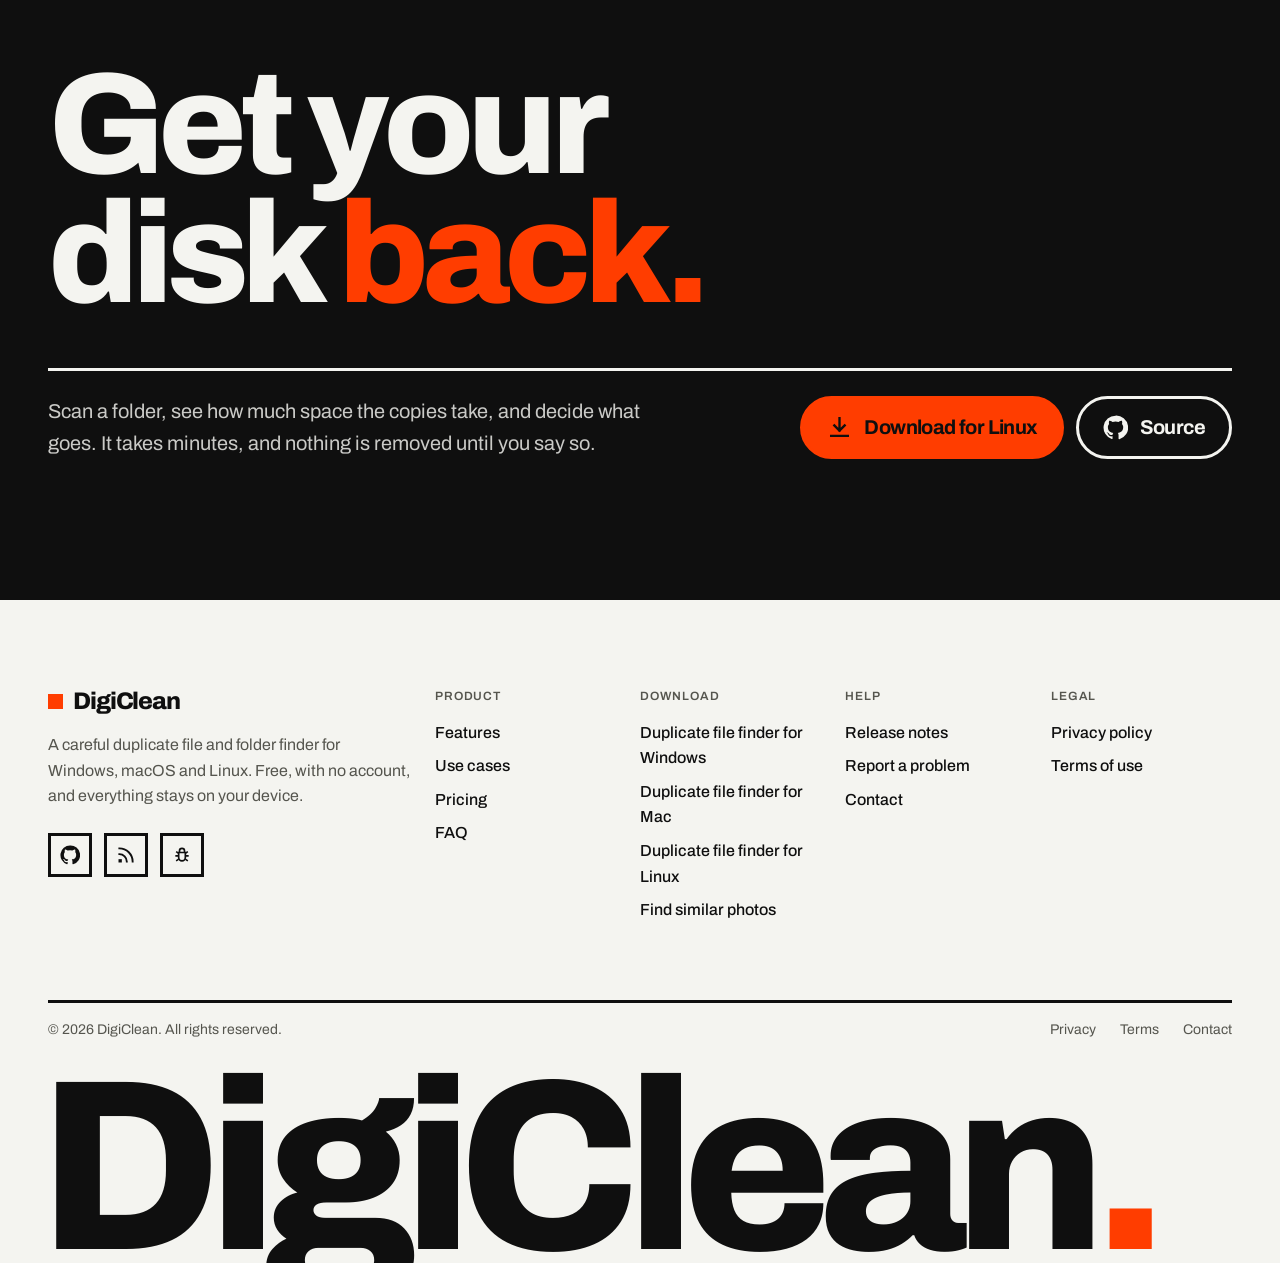
==== commit 70b6adb6: "Typography-Driven redesign: app and website" ====
--- a/website/index.html
+++ b/website/index.html
@@ -2,398 +2,308 @@
 <html lang="en">
 <head>
   <meta charset="utf-8">
-  <meta name="viewport" content="width=device-width, initial-scale=1">
+  <meta name="viewport" content="width=device-width, initial-scale=1, viewport-fit=cover">
   <title>DigiClean — Find and remove duplicate files safely</title>
-  <meta name="description" content="DigiClean finds duplicate files and folders by their contents — even when renamed or moved — and removes the extras safely. For Windows, macOS and Linux.">
-  <meta name="theme-color" content="#112f47">
-  <meta property="og:title" content="DigiClean — Find and remove duplicate files safely">
-  <meta property="og:description" content="Content-based duplicate file and folder finder for Windows, macOS and Linux. Everything runs on your device.">
+  <meta name="description" content="DigiClean finds duplicate files and folders by their contents — even when renamed or moved — plus similar photos, songs and videos, and removes the extras safely. Free for Windows, macOS and Linux.">
+  <meta name="keywords" content="duplicate file finder, remove duplicate files, duplicate folder finder, similar photos, duplicate music, free up disk space, Windows, macOS, Linux">
+  <meta name="theme-color" content="#f4f4f0" media="(prefers-color-scheme: light)">
+  <meta name="theme-color" content="#0f0f0f" media="(prefers-color-scheme: dark)">
+  <meta property="og:title" content="DigiClean — Keep one. Clear the rest.">
+  <meta property="og:description" content="Content-based duplicate file and folder finder for Windows, macOS and Linux. Free, no account, everything runs on your device.">
   <meta property="og:image" content="assets/og-image.png">
+  <meta property="og:site_name" content="DigiClean">
   <meta name="twitter:card" content="summary_large_image">
   <meta property="og:type" content="website">
   <link rel="icon" type="image/png" href="assets/favicon.png">
-  <link rel="preload" href="assets/fonts/outfit-latin.woff2" as="font" type="font/woff2" crossorigin>
   <link rel="apple-touch-icon" href="assets/apple-touch-icon.png">
-  <style>
-    /* Brand: navy #112F47 + mint #6FD8B0 (branding/brand-sheet.png), Outfit display face. */
-    @font-face {
-      font-family: "Outfit";
-      src: url("assets/fonts/outfit-latin.woff2") format("woff2");
-      font-weight: 100 900;
-      font-display: swap;
-    }
-    :root {
-      --navy: #112f47;
-      --navy-deep: #0b2235;
-      --mint: #6fd8b0;
-      --bg: #f4f7fa;
-      --surface: #ffffff;
-      --surface-2: #ebf1f5;
-      --text: #0f2233;
-      --muted: #4e6274;
-      --border: #d9e3ea;
-      --brand: #112f47;
-      --brand-strong: #0b2235;
-      --on-brand: #ffffff;
-      --accent-ink: #17795a;
-      --accent-soft: #ddf5ec;
-      --band: #112f47;
-      --band-text: #ffffff;
-      --band-muted: rgba(255, 255, 255, 0.74);
-      --band-line: rgba(255, 255, 255, 0.16);
-      --shadow: 0 30px 70px -24px rgba(6, 22, 36, 0.55);
-      --radius: 16px;
-      --display: "Outfit", ui-sans-serif, system-ui, -apple-system, "Segoe UI", Roboto, sans-serif;
-      --body: ui-sans-serif, system-ui, -apple-system, "Segoe UI", Roboto, "Helvetica Neue", Arial, sans-serif;
-      --shot-light: block;
-      --shot-dark: none;
-      color-scheme: light;
-    }
-    @media (prefers-color-scheme: dark) {
-      :root:not([data-theme="light"]) {
-        --bg: #0a1825;
-        --surface: #0f2233;
-        --surface-2: #142b40;
-        --text: #e7eff5;
-        --muted: #9fb3c3;
-        --border: #21405a;
-        --brand: #6fd8b0;
-        --brand-strong: #9be5c8;
-        --on-brand: #0b2235;
-        --accent-ink: #6fd8b0;
-        --accent-soft: #143a3a;
-        --band: #0d2436;
-        --shadow: 0 30px 70px -24px rgba(0, 0, 0, 0.75);
-        --shot-light: none;
-        --shot-dark: block;
-        color-scheme: dark;
-      }
-    }
-    :root[data-theme="dark"] {
-      --bg: #0a1825;
-      --surface: #0f2233;
-      --surface-2: #142b40;
-      --text: #e7eff5;
-      --muted: #9fb3c3;
-      --border: #21405a;
-      --brand: #6fd8b0;
-      --brand-strong: #9be5c8;
-      --on-brand: #0b2235;
-      --accent-ink: #6fd8b0;
-      --accent-soft: #143a3a;
-      --band: #0d2436;
-      --shadow: 0 30px 70px -24px rgba(0, 0, 0, 0.75);
-      --shot-light: none;
-      --shot-dark: block;
-      color-scheme: dark;
-    }
-    * { box-sizing: border-box; }
-    html { scroll-behavior: smooth; }
-    @media (prefers-reduced-motion: reduce) {
-      html { scroll-behavior: auto; }
-      .btn { transition: none; }
-    }
-    body {
-      margin: 0;
-      background: var(--bg);
-      color: var(--text);
-      font: 16px/1.6 var(--body);
-      -webkit-font-smoothing: antialiased;
-    }
-    h1, h2, h3, .brand, .btn { font-family: var(--display); }
-    h1, h2 { text-wrap: balance; }
-    a { color: var(--accent-ink); }
-    img { max-width: 100%; height: auto; display: block; }
-    .wrap { width: min(1160px, 100% - 32px); margin-inline: auto; }
-    .shot-light { display: var(--shot-light); }
-    .shot-dark { display: var(--shot-dark); }
-    a:focus-visible, summary:focus-visible { outline: 3px solid var(--mint); outline-offset: 3px; border-radius: 6px; }
-
-    /* Brand band: header + hero stay navy in every theme. */
-    .band {
-      background:
-        radial-gradient(900px 420px at 85% 10%, rgba(111, 216, 176, 0.16), transparent 60%),
-        var(--band);
-      color: var(--band-text);
-    }
-    header {
-      position: sticky; top: env(safe-area-inset-top, 0px); z-index: 10;
-      background: color-mix(in srgb, var(--band) 92%, transparent);
-      backdrop-filter: blur(10px);
-      border-bottom: 1px solid var(--band-line);
-    }
-    .nav { display: flex; align-items: center; gap: 24px; height: 64px; }
-    .brand { display: flex; align-items: center; gap: 10px; font-weight: 600; font-size: 21px; letter-spacing: -0.01em; color: var(--band-text); text-decoration: none; }
-    .brand img { width: 34px; height: 34px; border-radius: 9px; box-shadow: 0 0 0 1px var(--band-line); }
-    .nav-links { display: flex; gap: 22px; margin-left: auto; }
-    .nav-links a { color: var(--band-muted); text-decoration: none; font-size: 15px; }
-    .nav-links a:hover { color: var(--band-text); }
-    .nav .btn { margin-left: 8px; }
-    @media (max-width: 720px) { .nav-links { display: none; } .nav .btn { margin-left: auto; } }
-
-    /* Buttons */
-    .btn {
-      display: inline-flex; align-items: center; justify-content: center; gap: 10px;
-      padding: 12px 20px; border-radius: 12px; font-weight: 600; text-decoration: none;
-      border: 1px solid transparent; cursor: pointer; font-size: 15.5px; line-height: 1.2;
-      transition: transform .12s ease, background .12s ease, border-color .12s ease;
-    }
-    .btn:active { transform: translateY(1px); }
-    .btn-primary { background: var(--brand); color: var(--on-brand); }
-    .btn-primary:hover { background: var(--brand-strong); }
-    .btn-mint { background: var(--mint); color: var(--navy-deep); }
-    .btn-mint:hover { background: #8ee3c2; }
-    .btn-outline { background: transparent; color: var(--band-text); border-color: rgba(255, 255, 255, 0.32); }
-    .btn-outline:hover { border-color: var(--mint); color: var(--mint); }
-    .btn-small { padding: 8px 14px; font-size: 14.5px; }
-    .btn svg { width: 20px; height: 20px; flex: none; }
-    .btn-big { padding: 16px 26px; font-size: 17.5px; border-radius: 14px; }
-    .btn-big .sub { display: block; font-family: var(--body); font-weight: 500; font-size: 12.5px; opacity: .8; margin-top: 2px; }
-
-    /* Hero */
-    .hero { padding: 76px 0 84px; display: grid; grid-template-columns: 1fr 1.15fr; gap: 56px; align-items: center; }
-    @media (max-width: 960px) { .hero { grid-template-columns: minmax(0, 1fr); padding: 44px 0 56px; gap: 40px; } }
-    .tagline { display: inline-flex; align-items: center; gap: 10px; color: var(--mint); font: 600 13px/1 var(--display); letter-spacing: 0.16em; text-transform: uppercase; }
-    .tagline svg { width: 14px; height: 14px; }
-    h1 { font-size: clamp(40px, 5.6vw, 64px); font-weight: 700; line-height: 1.02; letter-spacing: -0.025em; margin: 18px 0 20px; }
-    h1 em { font-style: normal; color: var(--mint); }
-    .lead { font-size: clamp(17px, 1.6vw, 19px); color: var(--band-muted); max-width: 34em; margin: 0 0 30px; }
-    .cta { display: flex; flex-wrap: wrap; gap: 12px; align-items: center; }
-    .meta { margin-top: 16px; font-size: 13.5px; color: var(--band-muted); }
-    .window {
-      border-radius: 14px; overflow: hidden; border: 1px solid var(--border);
-      box-shadow: var(--shadow); background: var(--surface);
-    }
-    .band .window { border-color: var(--band-line); background: var(--navy-deep); }
-    .window-bar { display: flex; gap: 7px; padding: 11px 14px; background: var(--surface-2); border-bottom: 1px solid var(--border); }
-    .band .window-bar { background: #0f2a40; border-color: var(--band-line); }
-    .window-bar span { width: 11px; height: 11px; border-radius: 50%; background: var(--border); }
-    .band .window-bar span { background: rgba(255, 255, 255, 0.18); }
-
-    /* Trust strip */
-    .trust { display: flex; flex-wrap: wrap; gap: 12px 32px; justify-content: center; padding: 26px 0 6px; color: var(--muted); font-size: 15px; }
-    .trust div { display: flex; align-items: center; gap: 8px; }
-    .trust svg { width: 18px; height: 18px; color: var(--accent-ink); }
-
-    /* Sections */
-    section { padding: 80px 0; }
-    .section-head { max-width: 680px; margin: 0 auto 44px; text-align: center; }
-    h2 { font-size: clamp(30px, 3.6vw, 42px); font-weight: 650; letter-spacing: -0.02em; line-height: 1.12; margin: 0 0 12px; }
-    .section-head p { color: var(--muted); font-size: 18px; margin: 0; }
-
-    .grid { display: grid; grid-template-columns: repeat(3, 1fr); gap: 18px; }
-    @media (max-width: 900px) { .grid { grid-template-columns: repeat(2, 1fr); } }
-    @media (max-width: 600px) { .grid { grid-template-columns: minmax(0, 1fr); } }
-    .card { background: var(--surface); border: 1px solid var(--border); border-radius: var(--radius); padding: 24px; }
-    .card h3 { margin: 14px 0 6px; font-size: 19px; font-weight: 600; }
-    .card p { margin: 0; color: var(--muted); font-size: 15.5px; }
-    .icon { width: 44px; height: 44px; border-radius: 12px; display: grid; place-items: center; background: var(--accent-soft); color: var(--brand); }
-    .icon svg { width: 22px; height: 22px; }
-
-    .steps { display: grid; grid-template-columns: repeat(3, 1fr); gap: 18px; counter-reset: step; }
-    @media (max-width: 800px) { .steps { grid-template-columns: minmax(0, 1fr); } }
-    .step { position: relative; padding: 24px 24px 24px 74px; background: var(--surface); border: 1px solid var(--border); border-radius: var(--radius); }
-    .step::before {
-      counter-increment: step; content: counter(step);
-      position: absolute; left: 22px; top: 22px; width: 36px; height: 36px; border-radius: 50%;
-      display: grid; place-items: center; font: 700 17px/1 var(--display); background: var(--navy); color: var(--mint);
-    }
-    .step h3 { margin: 5px 0 6px; font-size: 19px; font-weight: 600; }
-    .step p { margin: 0; color: var(--muted); font-size: 15.5px; }
-
-    .showcase { display: grid; grid-template-columns: 1.3fr 1fr; gap: 48px; align-items: center; }
-    @media (max-width: 900px) { .showcase { grid-template-columns: minmax(0, 1fr); } }
-    .checks { list-style: none; padding: 0; margin: 20px 0 0; display: grid; gap: 12px; }
-    .checks li { display: flex; gap: 12px; color: var(--muted); }
-    .checks svg { width: 22px; height: 22px; flex: none; color: var(--accent-ink); margin-top: 2px; }
-    .checks strong { color: var(--text); font-weight: 600; }
-
-    /* Downloads */
-    .downloads { background: var(--surface-2); border-block: 1px solid var(--border); }
-    .dl { display: flex; flex-direction: column; }
-    .dl.recommended { border-color: var(--accent-ink); box-shadow: 0 0 0 1px var(--accent-ink); }
-    .dl-head { display: flex; align-items: center; gap: 12px; }
-    .dl-head svg { width: 30px; height: 30px; }
-    .dl-head h3 { margin: 0; }
-    .dl .req { font-size: 14px; color: var(--muted); margin: 10px 0 18px; }
-    .dl .btn { width: 100%; margin-top: 8px; }
-    .dl .alt { margin-top: 12px; font-size: 14px; display: flex; flex-wrap: wrap; gap: 6px 14px; }
-    .badge { margin-left: auto; font: 600 12px/1 var(--display); color: var(--navy-deep); background: var(--mint); padding: 5px 9px; border-radius: 999px; }
-    .release-info { text-align: center; color: var(--muted); font-size: 14.5px; margin-top: 26px; }
-
-    /* FAQ */
-    .faq { max-width: 780px; margin: 0 auto; display: grid; gap: 12px; }
-    details { background: var(--surface); border: 1px solid var(--border); border-radius: 14px; padding: 4px 20px; }
-    summary { cursor: pointer; font-weight: 600; padding: 14px 0; list-style: none; display: flex; justify-content: space-between; gap: 16px; }
-    summary::-webkit-details-marker { display: none; }
-    summary::after { content: "+"; color: var(--accent-ink); font-size: 22px; line-height: 1; }
-    details[open] summary::after { content: "–"; }
-    details p, details ol { color: var(--muted); margin: 0 0 16px; }
-    code { background: var(--surface-2); padding: 2px 6px; border-radius: 6px; font-size: 0.92em; }
-
-    footer { border-top: 1px solid var(--border); padding: 32px 0; color: var(--muted); font-size: 14px; }
-    footer .wrap { display: flex; flex-wrap: wrap; gap: 12px 24px; justify-content: space-between; align-items: center; }
-    footer a { color: var(--muted); }
-    .footer-brand { display: flex; align-items: center; gap: 10px; }
-    .footer-brand img { width: 24px; height: 24px; border-radius: 6px; }
-
-    .preview-note { display: none; margin-top: 14px; font-size: 13px; color: #f7c66b; }
-    .is-preview .preview-note { display: block; }
-  </style>
+  <link rel="preload" href="assets/fonts/archivo-latin.woff2" as="font" type="font/woff2" crossorigin>
+  <link rel="stylesheet" href="assets/site.css">
+  <script type="application/ld+json">
+  {
+    "@context": "https://schema.org",
+    "@type": "SoftwareApplication",
+    "name": "DigiClean",
+    "applicationCategory": "UtilitiesApplication",
+    "operatingSystem": "Windows 10, Windows 11, macOS 10.15 or later, Linux",
+    "description": "Finds duplicate files and folders by their contents, plus similar photos, songs and videos, and removes the extras safely.",
+    "offers": { "@type": "Offer", "price": "0", "priceCurrency": "USD" }
+  }
+  </script>
 </head>
 <body>
-  <!-- Replaced with "owner/repo" by .github/workflows/website.yml at deploy time. -->
+  <!-- Replaced with "owner/repo" by vercel-build.sh at deploy time. -->
   <script>window.DIGICLEAN_REPO = "__GITHUB_REPOSITORY__";</script>
-
-  <svg width="0" height="0" style="position:absolute" aria-hidden="true">
+  <a class="skip" href="#main">Skip to content</a>
+
+  <svg width="0" height="0" style="position:absolute" aria-hidden="true" focusable="false">
+    <symbol id="i-download" viewBox="0 0 24 24"><path fill="none" stroke="currentColor" stroke-width="2.25" stroke-linecap="square" d="M12 3v12m0 0-5-5m5 5 5-5M4 20h16"/></symbol>
+    <symbol id="i-arrow" viewBox="0 0 24 24"><path fill="none" stroke="currentColor" stroke-width="2.25" stroke-linecap="square" d="M5 12h13m-5-6 6 6-6 6"/></symbol>
+    <symbol id="i-check" viewBox="0 0 24 24"><path fill="none" stroke="currentColor" stroke-width="2.5" stroke-linecap="square" d="m5 12.5 4.5 4.5L19 7.5"/></symbol>
+    <symbol id="i-finger" viewBox="0 0 24 24"><path fill="none" stroke="currentColor" stroke-width="2" stroke-linecap="round" d="M7.5 5.2A7 7 0 0 1 19 10.5c0 3-.6 5.6-1.6 8M5 9a7 7 0 0 0-.2 1.5c0 2 .4 3.4.8 4.4M12 10.5c0 3.5-.7 6.7-2 9.5m5.5-9.5c0 2.6-.4 5-1.1 7.2M8.5 10.5a3.5 3.5 0 0 1 7 0"/></symbol>
+    <symbol id="i-similar" viewBox="0 0 24 24"><g fill="none" stroke="currentColor" stroke-width="2" stroke-linejoin="miter"><path d="M8 8h13v13H8z"/><path d="M16 4H3v13"/><path d="m8 18 4-4 3 3 2-2 4 4"/></g></symbol>
+    <symbol id="i-shield" viewBox="0 0 24 24"><g fill="none" stroke="currentColor" stroke-width="2"><path d="M12 3 5 6v5.5c0 4.3 3 8 7 9.5 4-1.5 7-5.2 7-9.5V6z"/><path stroke-linecap="square" d="m9 12 2.2 2.2L15.5 10"/></g></symbol>
+    <symbol id="i-menu" viewBox="0 0 24 24"><path fill="none" stroke="currentColor" stroke-width="2.5" d="M3 7h18M3 12h18M3 17h18"/></symbol>
+    <symbol id="i-close" viewBox="0 0 24 24"><path fill="none" stroke="currentColor" stroke-width="2.5" d="m5 5 14 14M19 5 5 19"/></symbol>
     <symbol id="i-windows" viewBox="0 0 24 24"><path fill="currentColor" d="M3 5.5 10.5 4.4v7.1H3V5.5Zm0 13 7.5 1.1v-7H3v5.9Zm8.4 1.2L21 21v-8.4h-9.6v7.1Zm0-15.4v7.2H21V3l-9.6 1.3Z"/></symbol>
     <symbol id="i-apple" viewBox="0 0 24 24"><path fill="currentColor" d="M16.4 12.6c0-2.4 2-3.6 2.1-3.7-1.1-1.7-2.9-1.9-3.5-1.9-1.5-.2-2.9.9-3.6.9-.8 0-1.9-.9-3.2-.8-1.6 0-3.1 1-4 2.4-1.7 3-.4 7.4 1.2 9.8.8 1.2 1.8 2.5 3 2.4 1.2 0 1.7-.8 3.1-.8 1.5 0 1.9.8 3.2.8 1.3 0 2.2-1.2 3-2.4.9-1.4 1.3-2.7 1.3-2.8-.1 0-2.6-1-2.6-3.9ZM14 5.4c.7-.8 1.1-1.9 1-3-1 0-2.1.6-2.8 1.4-.6.7-1.2 1.8-1 2.9 1 .1 2.1-.5 2.8-1.3Z"/></symbol>
     <symbol id="i-linux" viewBox="0 0 24 24"><path fill="currentColor" d="M12 2c-2.2 0-3.5 1.9-3.5 4.4 0 1.3.3 2.1-.4 3.3-.8 1.4-2.4 3.4-2.6 5.6-.1 1 .1 1.8.6 2.4-.8.4-1.7.8-1.7 1.7 0 1.3 1.9 1.4 3 1.6.9.2 1.8 1 2.7 1 .8 0 1.4-.5 1.9-.9.6.1 1.3.1 2 0 .5.4 1.1.9 1.9.9.9 0 1.8-.8 2.7-1 1.1-.2 3-.3 3-1.6 0-.9-.9-1.3-1.7-1.7.5-.6.7-1.4.6-2.4-.2-2.2-1.8-4.2-2.6-5.6-.7-1.2-.4-2-.4-3.3C15.5 3.9 14.2 2 12 2Zm-1.6 4.1c.5 0 .8.6.8 1.2 0 .2 0 .4-.1.5l-.3-.1c-.2-.1-.4-.1-.6 0 0-.1-.1-.3-.1-.4 0-.7.1-1.2.3-1.2Zm3.2 0c.4 0 .7.5.7 1.1 0 .2 0 .3-.1.4-.3-.1-.6-.1-.8 0v-.3c0-.7.1-1.2.2-1.2Zm-1.6 2c.8 0 1.9.6 1.9 1s-1 1.2-1.9 1.2-1.9-.8-1.9-1.2 1.1-1 1.9-1Z"/></symbol>
-    <symbol id="i-download" viewBox="0 0 24 24"><path fill="none" stroke="currentColor" stroke-width="2" stroke-linecap="round" stroke-linejoin="round" d="M12 4v11m0 0-4.5-4.5M12 15l4.5-4.5M5 19h14"/></symbol>
-    <symbol id="i-check" viewBox="0 0 24 24"><path fill="none" stroke="currentColor" stroke-width="2.2" stroke-linecap="round" stroke-linejoin="round" d="m5 12.5 4.2 4.2L19 7"/></symbol>
-    <symbol id="i-lock" viewBox="0 0 24 24"><path fill="none" stroke="currentColor" stroke-width="2" stroke-linecap="round" d="M7 11V8a5 5 0 0 1 10 0v3M6 11h12v9H6z"/></symbol>
-    <symbol id="i-finger" viewBox="0 0 24 24"><path fill="none" stroke="currentColor" stroke-width="2" stroke-linecap="round" d="M7.5 5.2A7 7 0 0 1 19 10.5c0 3-.6 5.6-1.6 8M5 9a7 7 0 0 0-.2 1.5c0 2 .4 3.4.8 4.4M12 10.5c0 3.5-.7 6.7-2 9.5m5.5-9.5c0 2.6-.4 5-1.1 7.2M8.5 10.5a3.5 3.5 0 0 1 7 0"/></symbol>
-    <symbol id="i-folders" viewBox="0 0 24 24"><path fill="none" stroke="currentColor" stroke-width="2" stroke-linejoin="round" d="M3 8h6l2 2h8v9H3zM7 8V5h5l2 2h7v9"/></symbol>
-    <symbol id="i-bolt" viewBox="0 0 24 24"><path fill="none" stroke="currentColor" stroke-width="2" stroke-linejoin="round" d="M13 3 5 13.5h6l-1 7.5 8-10.5h-6z"/></symbol>
-    <symbol id="i-shield" viewBox="0 0 24 24"><path fill="none" stroke="currentColor" stroke-width="2" stroke-linejoin="round" d="M12 3 5 6v5.5c0 4.3 3 8 7 9.5 4-1.5 7-5.2 7-9.5V6z"/><path fill="none" stroke="currentColor" stroke-width="2" stroke-linecap="round" stroke-linejoin="round" d="m9 12 2.2 2.2L15.5 10"/></symbol>
-    <symbol id="i-wand" viewBox="0 0 24 24"><path fill="none" stroke="currentColor" stroke-width="2" stroke-linecap="round" d="m4 20 11-11m-2-4 .7 1.6L15.3 7l-1.6.7L13 9.3l-.7-1.6L10.7 7l1.6-.7zM18 12l.5 1.2 1.2.5-1.2.5L18 15.4l-.5-1.2-1.2-.5 1.2-.5z"/></symbol>
-    <symbol id="i-sparkle" viewBox="0 0 24 24"><path fill="currentColor" d="M12 2c.6 4.7 2.8 7.3 8 8-5.2.7-7.4 3.3-8 10-.6-6.7-2.8-9.3-8-10 5.2-.7 7.4-3.3 8-8Z"/></symbol>
-    <symbol id="i-undo" viewBox="0 0 24 24"><path fill="none" stroke="currentColor" stroke-width="2" stroke-linecap="round" stroke-linejoin="round" d="M9 14 4 9l5-5M4 9h10a6 6 0 0 1 0 12h-3"/></symbol>
+    <symbol id="i-github" viewBox="0 0 24 24"><path fill="currentColor" d="M12 .6a11.5 11.5 0 0 0-3.64 22.4c.58.1.79-.25.79-.56v-2c-3.2.7-3.87-1.37-3.87-1.37-.52-1.33-1.28-1.68-1.28-1.68-1.05-.72.08-.7.08-.7 1.15.08 1.76 1.19 1.76 1.19 1.03 1.76 2.7 1.25 3.36.96.1-.75.4-1.25.73-1.54-2.55-.29-5.24-1.28-5.24-5.68 0-1.26.45-2.28 1.19-3.08-.12-.29-.52-1.46.11-3.05 0 0 .97-.31 3.17 1.18a11 11 0 0 1 5.77 0c2.2-1.49 3.17-1.18 3.17-1.18.63 1.59.23 2.76.11 3.05.74.8 1.19 1.82 1.19 3.08 0 4.41-2.69 5.38-5.25 5.67.41.36.78 1.06.78 2.14v3.17c0 .31.21.67.8.56A11.5 11.5 0 0 0 12 .6Z"/></symbol>
+    <symbol id="i-rss" viewBox="0 0 24 24"><g fill="none" stroke="currentColor" stroke-width="2.25" stroke-linecap="square"><path d="M4 11a9 9 0 0 1 9 9M4 4a16 16 0 0 1 16 16"/><path d="M5 19h.01" stroke-width="4"/></g></symbol>
+    <symbol id="i-bug" viewBox="0 0 24 24"><g fill="none" stroke="currentColor" stroke-width="2"><path d="M8 9h8v6a4 4 0 0 1-8 0z"/><path d="M9 9V7a3 3 0 0 1 6 0v2M4 13h4m8 0h4M5 8l3 2m11-2-3 2M5 19l3-2m11 2-3-2"/></g></symbol>
   </svg>
 
-  <div class="band">
-  <header>
+  <header class="site-header">
     <div class="wrap nav">
-      <a class="brand" href="#top"><img src="assets/icon-512.png" alt="">DigiClean</a>
+      <a class="logo" href="#top" aria-label="DigiClean, back to top"><span class="logo-mark" aria-hidden="true"></span>DigiClean</a>
       <nav class="nav-links" aria-label="Main">
         <a href="#features">Features</a>
-        <a href="#how">How it works</a>
+        <a href="#scenarios">Use cases</a>
+        <a href="#pricing">Pricing</a>
         <a href="#download">Download</a>
         <a href="#faq">FAQ</a>
       </nav>
-      <a class="btn btn-mint btn-small" href="#download">Download</a>
+      <a class="btn btn--primary btn--small" href="#download" data-primary-download><svg class="i"><use href="#i-download"/></svg><span data-label>Download</span></a>
+      <button class="menu-btn" type="button" aria-expanded="false" aria-controls="mobile-menu" aria-label="Open menu">
+        <svg class="i-open"><use href="#i-menu"/></svg><svg class="i-close" style="display:none"><use href="#i-close"/></svg>
+      </button>
     </div>
+    <nav class="wrap mobile-menu" id="mobile-menu" aria-label="Main" hidden>
+      <a href="#features">Features</a>
+      <a href="#scenarios">Use cases</a>
+      <a href="#pricing">Pricing</a>
+      <a href="#download">Download</a>
+      <a href="#faq">FAQ</a>
+      <a class="btn btn--primary btn--block" href="#download" data-primary-download><svg class="i"><use href="#i-download"/></svg><span data-label>Download DigiClean</span></a>
+    </nav>
   </header>
 
-    <div class="wrap hero" id="top">
-      <div>
-        <span class="tagline"><svg><use href="#i-sparkle"/></svg>Duplicate file &amp; folder finder</span>
-        <h1>Find every duplicate.<br><em>Keep what matters.</em></h1>
-        <p class="lead">DigiClean compares files by their contents, not their names, so it finds copies even when they were renamed or moved. It shows you exactly where each copy lives and removes the extras without ever touching the last one.</p>
-        <div class="cta">
-          <a class="btn btn-mint btn-big" id="primary-download" href="#download">
-            <svg><use href="#i-download"/></svg>
-            <span><span id="primary-label">Download DigiClean</span><span class="sub" id="primary-sub">Windows · macOS · Linux</span></span>
-          </a>
-          <a class="btn btn-outline btn-big" href="#download">Other platforms</a>
-        </div>
-        <p class="meta">For Windows, macOS and Linux · <span id="version-line">Latest release</span> · runs entirely on your device</p>
-        <p class="preview-note">Preview: download links activate once the site is published from the GitHub repository.</p>
-      </div>
-      <div class="window" aria-label="DigiClean showing duplicate groups with copies marked Keep and Remove">
-        <div class="window-bar"><span></span><span></span><span></span></div>
-        <img src="assets/screenshot-desktop-dark.png" width="1280" height="800" alt="DigiClean results: duplicate groups with each copy's location and Keep / Remove labels">
-      </div>
-    </div>
-  </div>
-
-  <main>
-    <div class="wrap trust">
-      <div><svg><use href="#i-lock"/></svg>No account, no upload</div>
-      <div><svg><use href="#i-shield"/></svg>One copy is always kept</div>
-      <div><svg><use href="#i-undo"/></svg>Removals can be undone</div>
-      <div><svg><use href="#i-bolt"/></svg>Rescans in seconds</div>
-    </div>
-
-    <section id="features">
+  <main id="main">
+    <!-- ============================================================ HERO -->
+    <section class="wrap hero" id="top" aria-labelledby="hero-title">
+      <div class="hero-eyebrow">
+        <span class="badge">Duplicate file &amp; folder finder</span>
+        <span class="label">Windows · macOS · Linux · Free</span>
+      </div>
+      <h1 id="hero-title">
+        <span class="line">Keep <span class="one">one</span>.</span>
+        <span class="line">Clear <span class="ghost">the rest.</span></span>
+      </h1>
+
+      <div class="hero-body">
+        <div>
+          <p class="lead">DigiClean compares files by their contents, not their names, so it finds copies even after they were renamed or moved. It shows you where every copy lives, and removes the extras without ever touching the last one.</p>
+          <div class="cta">
+            <a class="btn btn--primary" href="#download" data-primary-download>
+              <svg class="i"><use href="#i-download"/></svg>
+              <span><span data-label>Download DigiClean</span><span class="sub" data-sub>Windows · macOS · Linux</span></span>
+            </a>
+            <a class="btn btn--ghost" href="#features">How it works <svg class="i"><use href="#i-arrow"/></svg></a>
+          </div>
+          <p class="hero-meta"><span data-version>Latest release</span> · No account · Runs entirely on your device</p>
+          <p class="preview-note">Preview: download links activate once the site is deployed with the GitHub repository name.</p>
+        </div>
+
+        <div class="stack" aria-hidden="true">
+          <div class="stack-plane">
+            <div class="sheet"><span class="sheet-path">Desktop › old stuff</span><span class="sheet-name">copy of IMG_2041.jpg</span><span class="sheet-tag">Remove</span></div>
+            <div class="sheet"><span class="sheet-path">Downloads</span><span class="sheet-name">IMG_2041 (1).jpg</span><span class="sheet-tag">Remove</span></div>
+            <div class="sheet"><span class="sheet-path">Backup › iPhone 2024</span><span class="sheet-name">IMG_2041.jpg</span><span class="sheet-tag">Remove</span></div>
+            <div class="sheet sheet--keep"><span class="sheet-path">Pictures › Lisbon trip</span><span class="sheet-name">IMG_2041.jpg</span><span class="sheet-tag">Keep</span></div>
+          </div>
+        </div>
+      </div>
+    </section>
+
+    <!-- ============================================================ FEATURES -->
+    <section class="section" id="features" aria-labelledby="features-title" style="padding-top:0">
       <div class="wrap">
         <div class="section-head">
-          <h2>Accurate by design, careful by default</h2>
-          <p>Built for big photo libraries, messy Downloads folders and old backups.</p>
-        </div>
-        <div class="grid">
-          <div class="card"><div class="icon"><svg><use href="#i-finger"/></svg></div><h3>Matches by content</h3><p>Every candidate is fingerprinted with BLAKE3 or SHA-256. Renamed, moved and re-downloaded copies are all found. Optional byte-by-byte check for absolute certainty.</p></div>
-          <div class="card"><div class="icon"><svg><use href="#i-folders"/></svg></div><h3>Duplicate folders too</h3><p>Finds whole folders with identical structure and contents, such as a backup of a backup, plus empty folders left behind.</p></div>
-          <div class="card"><div class="icon"><svg><use href="#i-bolt"/></svg></div><h3>Fast on huge drives</h3><p>A parallel engine reads only what it must: files with unique sizes are skipped and fingerprints are remembered, so the next scan only reads what changed.</p></div>
-          <div class="card"><div class="icon"><svg><use href="#i-shield"/></svg></div><h3>Safe cleanup</h3><p>The last copy of anything is never removed, files are re-checked right before removal, and anything changed since the scan is skipped.</p></div>
-          <div class="card"><div class="icon"><svg><use href="#i-wand"/></svg></div><h3>Smart select</h3><p>Keep the newest, the oldest, or whatever is in your Pictures folder, across thousands of groups in one click. Fine-tune any group by hand.</p></div>
-          <div class="card"><div class="icon"><svg><use href="#i-undo"/></svg></div><h3>Undo and recovery</h3><p>Removed items go to the Recycle Bin / Trash or DigiClean's own recovery bin, ready to restore. You can also move duplicates or replace them with hard links.</p></div>
-        </div>
-      </div>
-    </section>
-
-    <section id="how" style="padding-top:0">
+          <span class="label">01 — Features</span>
+          <div>
+            <h2 id="features-title">Accurate by design. Careful by default.</h2>
+            <p>Built for big photo libraries, messy Downloads folders and old backups.</p>
+          </div>
+        </div>
+
+        <div class="cards">
+          <article class="card">
+            <div class="card-top"><span class="card-index">01</span><span class="card-icon"><svg><use href="#i-finger"/></svg></span></div>
+            <h3>By content.</h3>
+            <p>Every candidate is fingerprinted with BLAKE3 or SHA-256, so renamed, moved and re-downloaded copies are all found, with an optional byte-by-byte check.</p>
+            <ul>
+              <li><svg class="i"><use href="#i-check"/></svg>Whole duplicate folders, like a backup of a backup</li>
+              <li><svg class="i"><use href="#i-check"/></svg>Rescans read only what changed</li>
+            </ul>
+          </article>
+          <article class="card" id="similar">
+            <div class="card-top"><span class="card-index">02</span><span class="card-icon"><svg><use href="#i-similar"/></svg></span></div>
+            <h3>By likeness.</h3>
+            <p>Photos that look the same after being resized, re-saved or recompressed, and songs or videos that sound the same in another format or bitrate.</p>
+            <ul>
+              <li><svg class="i"><use href="#i-check"/></svg>Picks the best shot of a burst</li>
+              <li><svg class="i"><use href="#i-check"/></svg>Spots blurry, dark and screenshot images</li>
+            </ul>
+          </article>
+          <article class="card">
+            <div class="card-top"><span class="card-index">03</span><span class="card-icon"><svg><use href="#i-shield"/></svg></span></div>
+            <h3>Safely.</h3>
+            <p>The last copy of anything is never removed. Files are checked again right before removal, and anything changed since the scan is skipped.</p>
+            <ul>
+              <li><svg class="i"><use href="#i-check"/></svg>Recycle Bin / Trash or DigiClean's Recovery Bin</li>
+              <li><svg class="i"><use href="#i-check"/></svg>Or replace copies with hard links</li>
+            </ul>
+          </article>
+        </div>
+
+        <figure class="figure" style="margin-top:clamp(48px,6vw,80px)">
+          <picture>
+            <source srcset="assets/screenshot-desktop-dark.png" media="(prefers-color-scheme: dark)">
+            <img src="assets/screenshot-desktop.png" width="1280" height="800" loading="lazy" alt="DigiClean results: duplicate groups listing each copy's folder, with Keep and Remove labels">
+          </picture>
+          <figcaption class="label"><span>Fig. 1 — Results</span><span>Each copy is labelled by the folders that set it apart, then marked Keep or Remove.</span></figcaption>
+        </figure>
+      </div>
+    </section>
+
+    <!-- ============================================================ SCENARIOS (in place of testimonials) -->
+    <section class="section" id="scenarios" aria-labelledby="scenarios-title" style="padding-top:0">
       <div class="wrap">
         <div class="section-head">
-          <h2>Three steps to a tidy disk</h2>
-        </div>
-        <div class="steps">
-          <div class="step"><h3>Pick folders</h3><p>Choose drives or folders. Add filters for file types, sizes or folders to skip.</p></div>
-          <div class="step"><h3>Scan</h3><p>DigiClean groups identical files and folders and shows how much space you can get back.</p></div>
-          <div class="step"><h3>Review &amp; clean</h3><p>Each copy is labelled <strong>Keep</strong> or <strong>Remove</strong>. Confirm, and get your space back.</p></div>
-        </div>
-      </div>
-    </section>
-
-    <section style="padding-top:0">
-      <div class="wrap showcase">
-        <div class="window">
-          <div class="window-bar"><span></span><span></span><span></span></div>
-          <img class="shot-dark" src="assets/screenshot-desktop.png" width="1280" height="800" loading="lazy" alt="DigiClean results in the light theme">
-          <img class="shot-light" src="assets/screenshot-desktop-dark.png" width="1280" height="800" loading="lazy" alt="DigiClean results in the dark theme">
-        </div>
-        <div>
-          <h2>See exactly what goes and what stays</h2>
-          <ul class="checks">
-            <li><svg><use href="#i-check"/></svg><span><strong>Only what differs.</strong> Copies are labelled by the folders that set them apart, like “Backup › iPhone 2024” vs “Pictures › Lisbon trip”.</span></li>
-            <li><svg><use href="#i-check"/></svg><span><strong>Compare before you decide.</strong> Preview the content, see every location with its dates, and verify the copies are identical.</span></li>
-            <li><svg><use href="#i-check"/></svg><span><strong>Light and dark.</strong> Follows your system theme and works from small windows to big screens.</span></li>
-          </ul>
-        </div>
-      </div>
-    </section>
-
-    <section id="download" class="downloads">
+          <span class="label">02 — Use cases</span>
+          <div>
+            <h2 id="scenarios-title">Sound familiar?</h2>
+            <p>Three piles of copies almost every computer has. DigiClean was made for them.</p>
+          </div>
+        </div>
+        <div class="cards">
+          <figure class="card scenario">
+            <blockquote>The phone backup you imported three times.</blockquote>
+            <p>The same photos under three folder names. DigiClean groups them by content and names each copy by where it lives, so you keep the one in the right album.</p>
+            <figcaption class="label">Photos · Exact &amp; similar</figcaption>
+          </figure>
+          <figure class="card scenario">
+            <blockquote>A Downloads folder full of “(1)” and “(2)”.</blockquote>
+            <p>Installers and PDFs saved twice. Smart select keeps the newest, the oldest or the one in a folder you choose, across thousands of groups in one click.</p>
+            <figcaption class="label">Downloads · Smart select</figcaption>
+          </figure>
+          <figure class="card scenario">
+            <blockquote>The backup of a backup of a backup.</blockquote>
+            <p>Folders that match file for file are found as one duplicate folder, so you remove one folder instead of ten thousand files.</p>
+            <figcaption class="label">Folders · Whole-folder matches</figcaption>
+          </figure>
+        </div>
+      </div>
+    </section>
+
+    <!-- ============================================================ PRICING -->
+    <section class="section" id="pricing" aria-labelledby="pricing-title" style="padding-top:0">
       <div class="wrap">
         <div class="section-head">
-          <h2>Download DigiClean</h2>
-          <p id="download-version">Pick your platform.</p>
-        </div>
-        <div class="grid">
-          <div class="card dl" data-os="windows">
-            <div class="dl-head"><svg><use href="#i-windows"/></svg><h3>Windows</h3><span class="badge" hidden>Your system</span></div>
-            <p class="req">Windows 10 (1809) or newer · 64-bit</p>
-            <a class="btn btn-primary" data-asset="DigiClean-Windows-Setup.exe"><svg><use href="#i-download"/></svg>Installer (.exe)</a>
-            <div class="alt"><a data-asset="DigiClean-Windows-Portable.zip">Portable .zip</a></div>
-          </div>
-          <div class="card dl" data-os="mac">
-            <div class="dl-head"><svg><use href="#i-apple"/></svg><h3>macOS</h3><span class="badge" hidden>Your system</span></div>
-            <p class="req">macOS 10.15 or newer · Apple silicon &amp; Intel</p>
-            <a class="btn btn-primary" data-asset="DigiClean-macOS.dmg"><svg><use href="#i-download"/></svg>Disk image (.dmg)</a>
-            <div class="alt"><span>Universal app</span></div>
-          </div>
-          <div class="card dl" data-os="linux">
-            <div class="dl-head"><svg><use href="#i-linux"/></svg><h3>Linux</h3><span class="badge" hidden>Your system</span></div>
-            <p class="req">64-bit (x86_64) · GTK 3 · glibc 2.35+</p>
-            <a class="btn btn-primary" data-asset="DigiClean-Linux-x86_64.AppImage"><svg><use href="#i-download"/></svg>AppImage</a>
-            <div class="alt"><a data-asset="digiclean_amd64.deb">Debian / Ubuntu (.deb)</a><a data-asset="DigiClean-Linux-x86_64.tar.gz">.tar.gz</a></div>
-          </div>
-        </div>
-        <p class="release-info"><a id="release-notes" href="#">Release notes</a> · <a data-asset="SHA256SUMS.txt">SHA-256 checksums</a> · <a id="all-releases" href="#">All releases</a></p>
-      </div>
-    </section>
-
-    <section id="faq">
-      <div class="wrap">
-        <div class="section-head"><h2>Questions</h2></div>
+          <span class="label">03 — Pricing</span>
+          <div>
+            <h2 id="pricing-title">Free. However you install it.</h2>
+            <p>No subscription, no account, no trial. Pick the way you like to install software.</p>
+          </div>
+        </div>
+        <div class="tiers">
+          <article class="tier">
+            <h3>Portable</h3>
+            <div class="price">$0<small>Windows</small></div>
+            <p>Unzip and run, from any folder or a USB stick. Nothing is installed.</p>
+            <ul>
+              <li><svg class="i"><use href="#i-check"/></svg>Every feature</li>
+              <li><svg class="i"><use href="#i-check"/></svg>Leaves no trace when deleted</li>
+              <li><svg class="i"><use href="#i-check"/></svg>No administrator rights</li>
+            </ul>
+            <a class="btn btn--ghost btn--block" data-asset="DigiClean-Windows-Portable.zip"><svg class="i"><use href="#i-download"/></svg>Portable .zip</a>
+          </article>
+          <article class="tier tier--featured" aria-label="Installer, recommended">
+            <span class="badge badge--accent" style="align-self:flex-start">Recommended</span>
+            <h3>Installer</h3>
+            <div class="price">$0<small>Every platform</small></div>
+            <p>A proper app on Windows, macOS and Linux, with a Start menu or Applications entry and a clean uninstall.</p>
+            <ul>
+              <li><svg class="i"><use href="#i-check"/></svg>Every feature</li>
+              <li><svg class="i"><use href="#i-check"/></svg>For you only, or for everyone on the PC</li>
+              <li><svg class="i"><use href="#i-check"/></svg>Updates install in place</li>
+            </ul>
+            <a class="btn btn--primary btn--block" href="#download" data-primary-download><svg class="i"><use href="#i-download"/></svg><span data-label>Choose your platform</span></a>
+          </article>
+          <article class="tier">
+            <h3>Source</h3>
+            <div class="price">$0<small>Build it</small></div>
+            <p>The full source on GitHub: a Rust engine and a Flutter app. Read it, build it, report issues.</p>
+            <ul>
+              <li><svg class="i"><use href="#i-check"/></svg>Every feature</li>
+              <li><svg class="i"><use href="#i-check"/></svg>Checksums for every release</li>
+              <li><svg class="i"><use href="#i-check"/></svg>Built and tested in public CI</li>
+            </ul>
+            <a class="btn btn--ghost btn--block" data-gh=""><svg class="i"><use href="#i-github"/></svg>View on GitHub</a>
+          </article>
+        </div>
+      </div>
+    </section>
+
+    <!-- ============================================================ DOWNLOAD -->
+    <section class="section" id="download" aria-labelledby="download-title" style="padding-top:0">
+      <div class="wrap">
+        <div class="section-head">
+          <span class="label">04 — Download</span>
+          <div>
+            <h2 id="download-title">Get DigiClean.</h2>
+            <p data-version>Latest release, straight from GitHub.</p>
+          </div>
+        </div>
+
+        <div class="dl-row" data-os="windows" id="windows">
+          <div class="dl-name"><svg><use href="#i-windows"/></svg>Windows</div>
+          <p class="dl-req"><strong>Windows 10 (1809) or 11, 64-bit</strong>Installer adds a Start menu entry, a desktop shortcut and an Apps entry.</p>
+          <div class="dl-files">
+            <span class="badge badge--accent">Your system</span>
+            <a class="btn" data-asset="DigiClean-Windows-Setup.exe"><svg class="i"><use href="#i-download"/></svg>Installer (.exe)</a>
+            <div class="dl-alt"><a data-asset="DigiClean-Windows-Portable.zip">Portable .zip</a></div>
+          </div>
+        </div>
+        <div class="dl-row" data-os="mac" id="macos">
+          <div class="dl-name"><svg><use href="#i-apple"/></svg>macOS</div>
+          <p class="dl-req"><strong>macOS 10.15 or newer</strong>One universal app for Apple silicon and Intel Macs.</p>
+          <div class="dl-files">
+            <span class="badge badge--accent">Your system</span>
+            <a class="btn" data-asset="DigiClean-macOS.dmg"><svg class="i"><use href="#i-download"/></svg>Disk image (.dmg)</a>
+          </div>
+        </div>
+        <div class="dl-row" data-os="linux" id="linux">
+          <div class="dl-name"><svg><use href="#i-linux"/></svg>Linux</div>
+          <p class="dl-req"><strong>64-bit (x86_64), glibc 2.35+</strong>Runs on most distributions; the folder picker uses zenity or kdialog.</p>
+          <div class="dl-files">
+            <span class="badge badge--accent">Your system</span>
+            <a class="btn" data-asset="DigiClean-Linux-x86_64.AppImage"><svg class="i"><use href="#i-download"/></svg>AppImage</a>
+            <div class="dl-alt"><a data-asset="digiclean_amd64.deb">Debian / Ubuntu (.deb)</a><a data-asset="DigiClean-Linux-x86_64.tar.gz">.tar.gz</a></div>
+          </div>
+        </div>
+        <div class="dl-meta">
+          <a data-gh="/releases/latest">Release notes</a>
+          <a data-asset="SHA256SUMS.txt">SHA-256 checksums</a>
+          <a data-gh="/releases">All releases</a>
+        </div>
+      </div>
+    </section>
+
+    <!-- ============================================================ FAQ -->
+    <section class="section" id="faq" aria-labelledby="faq-title" style="padding-top:0">
+      <div class="wrap">
+        <div class="section-head">
+          <span class="label">05 — Questions</span>
+          <div><h2 id="faq-title">Before you start.</h2></div>
+        </div>
         <div class="faq">
           <details>
             <summary>Is it safe to remove what DigiClean finds?</summary>
-            <p>Only files with byte-identical contents are grouped. In every group at least one copy is always kept, each file is checked again right before removal, and anything that changed since the scan is skipped. By default removed items go to the Recycle Bin / Trash, so you can restore them.</p>
+            <p>Exact duplicates are grouped only when their contents are byte-identical. At least one copy in every group is always kept, each file is checked again right before removal, and anything that changed since the scan is skipped. By default removed items go to the Recycle Bin / Trash, so you can restore them.</p>
           </details>
           <details>
             <summary>Does DigiClean upload my files or collect data?</summary>
-            <p>No. Scanning and hashing happen entirely on your computer. DigiClean needs no account and sends no file names, hashes or usage data anywhere.</p>
+            <p>No. Scanning and fingerprinting happen entirely on your computer. DigiClean needs no account and makes no network connections, so no file names, fingerprints or usage data leave your device. See the <a href="legal.html#privacy">privacy policy</a>.</p>
           </details>
           <details>
             <summary>Windows shows “Windows protected your PC”</summary>
@@ -401,79 +311,94 @@
           </details>
           <details>
             <summary>macOS says the app can't be opened</summary>
-            <p>If the build isn't notarized by Apple yet, open <strong>System Settings › Privacy &amp; Security</strong> and click <strong>Open Anyway</strong> next to DigiClean (on older macOS: right-click the app and choose <strong>Open</strong>). macOS may also ask before DigiClean reads folders like Desktop or Documents; allow it to scan them.</p>
+            <p>If the build isn't notarized by Apple yet, open <strong>System Settings › Privacy &amp; Security</strong> and click <strong>Open Anyway</strong> next to DigiClean (on older macOS: right-click the app and choose <strong>Open</strong>).</p>
           </details>
           <details>
             <summary>How do I run the Linux AppImage?</summary>
-            <p>Make it executable and start it: <code>chmod +x DigiClean-Linux-x86_64.AppImage</code> then <code>./DigiClean-Linux-x86_64.AppImage</code>. On Debian or Ubuntu you can install the <code>.deb</code> instead: <code>sudo apt install ./digiclean_amd64.deb</code>.</p>
+            <p>Make it executable and start it: <code>chmod +x DigiClean-Linux-x86_64.AppImage</code>, then <code>./DigiClean-Linux-x86_64.AppImage</code>. On Debian or Ubuntu you can install the package instead: <code>sudo apt install ./digiclean_amd64.deb</code>.</p>
           </details>
           <details>
             <summary>How does it decide two files are duplicates?</summary>
-            <p>Files are first grouped by size, then by a quick fingerprint of sampled blocks, then by a full BLAKE3 (default) or SHA-256 hash of the complete contents. You can add a byte-by-byte comparison. Hard links are recognised as one file, so they are never counted as wasted space.</p>
-          </details>
+            <p>Files are grouped by size, then by a quick fingerprint of sampled blocks, then by a full BLAKE3 (default) or SHA-256 hash of the complete contents. You can add a byte-by-byte comparison. Hard links are recognised as one file, so they are never counted as wasted space.</p>
+          </details>
+        </div>
+      </div>
+    </section>
+
+    <!-- ============================================================ FINAL CTA -->
+    <section class="final" aria-labelledby="final-title">
+      <div class="wrap">
+        <h2 id="final-title">Get your disk <span class="accent">back.</span></h2>
+        <div class="final-row">
+          <p>Scan a folder, see how much space the copies take, and decide what goes. It takes minutes, and nothing is removed until you say so.</p>
+          <div class="cta" style="margin-top:0">
+            <a class="btn btn--primary" href="#download" data-primary-download><svg class="i"><use href="#i-download"/></svg><span data-label>Download DigiClean</span></a>
+            <a class="btn btn--ghost" data-gh=""><svg class="i"><use href="#i-github"/></svg>Source</a>
+          </div>
         </div>
       </div>
     </section>
   </main>
 
-  <footer>
+  <!-- ============================================================ FOOTER -->
+  <footer class="site-footer">
     <div class="wrap">
-      <span class="footer-brand"><img src="assets/icon-512.png" alt="">© <span id="year">2026</span> DigiClean · Duplicate file &amp; folder finder</span>
-      <span><a id="footer-repo" href="#">Source &amp; releases</a></span>
+      <div class="footer-grid">
+        <div class="footer-about">
+          <a class="logo" href="#top"><span class="logo-mark" aria-hidden="true"></span>DigiClean</a>
+          <p>A careful duplicate file and folder finder for Windows, macOS and Linux. Free, with no account, and everything stays on your device.</p>
+          <div class="social">
+            <a data-gh="" aria-label="DigiClean on GitHub" title="GitHub"><svg><use href="#i-github"/></svg></a>
+            <a data-gh="/releases.atom" aria-label="Release feed (RSS / Atom)" title="Release feed"><svg><use href="#i-rss"/></svg></a>
+            <a data-gh="/issues" aria-label="Report a problem on GitHub" title="Issues"><svg><use href="#i-bug"/></svg></a>
+          </div>
+        </div>
+        <nav aria-labelledby="f-product">
+          <h2 id="f-product">Product</h2>
+          <ul>
+            <li><a href="#features">Features</a></li>
+            <li><a href="#scenarios">Use cases</a></li>
+            <li><a href="#pricing">Pricing</a></li>
+            <li><a href="#faq">FAQ</a></li>
+          </ul>
+        </nav>
+        <nav aria-labelledby="f-download">
+          <h2 id="f-download">Download</h2>
+          <ul>
+            <li><a href="#windows">Duplicate file finder for Windows</a></li>
+            <li><a href="#macos">Duplicate file finder for Mac</a></li>
+            <li><a href="#linux">Duplicate file finder for Linux</a></li>
+            <li><a href="#similar">Find similar photos</a></li>
+          </ul>
+        </nav>
+        <nav aria-labelledby="f-help">
+          <h2 id="f-help">Help</h2>
+          <ul>
+            <li><a data-gh="/releases/latest">Release notes</a></li>
+            <li><a data-gh="/issues">Report a problem</a></li>
+            <li><a data-gh="/issues/new">Contact</a></li>
+          </ul>
+        </nav>
+        <nav aria-labelledby="f-legal">
+          <h2 id="f-legal">Legal</h2>
+          <ul>
+            <li><a href="legal.html#privacy">Privacy policy</a></li>
+            <li><a href="legal.html#terms">Terms of use</a></li>
+          </ul>
+        </nav>
+      </div>
+      <div class="footer-bottom">
+        <span>© <span data-year>2026</span> DigiClean. All rights reserved.</span>
+        <nav aria-label="Legal">
+          <a href="legal.html#privacy">Privacy</a>
+          <a href="legal.html#terms">Terms</a>
+          <a data-gh="/issues/new">Contact</a>
+        </nav>
+      </div>
     </div>
+    <div class="wrap"><span class="wordmark" aria-hidden="true">DigiClean<span>.</span></span></div>
   </footer>
 
-  <script>
-    (function () {
-      var repo = window.DIGICLEAN_REPO;
-      var published = repo && repo.indexOf("__") !== 0;
-      var base = published ? "https://github.com/" + repo : null;
-      if (!published) document.body.classList.add("is-preview");
-
-      // Every download link points at the newest release; file names are stable.
-      document.querySelectorAll("[data-asset]").forEach(function (a) {
-        a.href = published ? base + "/releases/latest/download/" + a.getAttribute("data-asset") : "#download";
-      });
-      ["release-notes", "all-releases", "footer-repo"].forEach(function (id) {
-        var el = document.getElementById(id);
-        if (el) el.href = published ? base + (id === "footer-repo" ? "" : "/releases" + (id === "release-notes" ? "/latest" : "")) : "#download";
-      });
-      document.getElementById("year").textContent = new Date().getFullYear();
-
-      // Recommend the visitor's platform.
-      var ua = (navigator.userAgentData && navigator.userAgentData.platform) || navigator.platform || navigator.userAgent || "";
-      ua = ua.toLowerCase();
-      var mobile = /android|iphone|ipad|ipod/.test((navigator.userAgent || "").toLowerCase());
-      var os = mobile ? null : /win/.test(ua) ? "windows" : /mac/.test(ua) ? "mac" : /linux|x11|cros/.test(ua) ? "linux" : null;
-      var labels = {
-        windows: ["Download for Windows", "Installer · 64-bit"],
-        mac: ["Download for macOS", "Universal · Apple silicon & Intel"],
-        linux: ["Download for Linux", "AppImage · x86_64"]
-      };
-      if (os) {
-        var card = document.querySelector('.dl[data-os="' + os + '"]');
-        card.classList.add("recommended");
-        card.querySelector(".badge").hidden = false;
-        document.getElementById("primary-label").textContent = labels[os][0];
-        document.getElementById("primary-sub").textContent = labels[os][1];
-        document.getElementById("primary-download").href = card.querySelector(".btn").href;
-      } else if (mobile) {
-        document.getElementById("primary-sub").textContent = "Available for Windows, macOS and Linux";
-      }
-
-      // Show the latest version number (best effort; links work without it).
-      if (published && window.fetch) {
-        fetch("https://api.github.com/repos/" + repo + "/releases/latest")
-          .then(function (r) { return r.ok ? r.json() : null; })
-          .then(function (rel) {
-            if (!rel || !rel.tag_name) return;
-            var date = rel.published_at ? new Date(rel.published_at).toLocaleDateString(undefined, { year: "numeric", month: "short", day: "numeric" }) : "";
-            document.getElementById("version-line").textContent = "Version " + rel.tag_name.replace(/^v/, "") + (date ? " · " + date : "");
-            document.getElementById("download-version").textContent = "Version " + rel.tag_name.replace(/^v/, "") + (date ? ", released " + date : "") + ".";
-          })
-          .catch(function () {});
-      }
-    })();
-  </script>
+  <script src="assets/site.js"></script>
 </body>
 </html>
--- a/website/assets/site.css
+++ b/website/assets/site.css
@@ -0,0 +1,386 @@
+/* DigiClean website — "Typography-Driven" design system.
+   Oversized, tightly tracked display type is the visual; the only ornaments
+   are a 3px rule and one accent colour. No imagery beyond the product
+   screenshot, no gradients, no shadows, square corners (pill buttons). */
+
+@font-face {
+  /* Free stand-in for Söhne / Neue Haas Grotesk, self-hosted (CSP: font-src 'self').
+     Variable weight and width: the width axis drives the kinetic type. */
+  font-family: "Archivo";
+  src: url("fonts/archivo-latin.woff2") format("woff2");
+  font-weight: 100 900;
+  font-stretch: 62% 125%;
+  font-display: swap;
+}
+
+:root {
+  /* color */
+  --color-bg: #f4f4f0;
+  --color-surface: #ffffff;
+  --color-surface-strong: #eaeae4;
+  --color-border: #0f0f0f;
+  --color-text: #0f0f0f;
+  --color-text-muted: #55554e;
+  --color-primary: #0f0f0f;
+  --color-on-primary: #f4f4f0;
+  --color-accent: #ff3d00;
+  --color-on-accent: #0f0f0f;
+  /* radius */
+  --radius-sm: 0px;
+  --radius-md: 0px;
+  --radius-lg: 0px;
+  --radius-pill: 999px;
+  /* shadow */
+  --shadow-sm: none;
+  --shadow-md: none;
+  --shadow-lg: none;
+  /* font */
+  --font-sans: "Neue Haas Grotesk", "Archivo", "Helvetica Neue", Arial, sans-serif;
+  --font-display: "Söhne", "Neue Haas Grotesk Display", "Archivo", "Helvetica Neue", sans-serif;
+  --font-mono: ui-monospace, "Cascadia Mono", Consolas, monospace;
+  /* text — exaggerated jumps: type IS the design */
+  --text-xs: 0.75rem;
+  --text-sm: 0.875rem;
+  --text-base: 1rem;
+  --text-lg: 1.25rem;
+  --text-xl: 1.75rem;
+  --text-2xl: 2.75rem;
+  --text-3xl: 4.25rem;
+  --text-4xl: 6.5rem;
+  --text-5xl: 9rem;
+  /* space */
+  --space-1: 4px;
+  --space-2: 8px;
+  --space-3: 12px;
+  --space-4: 16px;
+  --space-6: 24px;
+  --space-8: 32px;
+  --space-12: 48px;
+  --space-16: 64px;
+  --space-24: 96px;
+  /* ease */
+  --ease-standard: cubic-bezier(0.2, 0, 0, 1);
+  /* the entire ornament budget */
+  --tight-tracking: -0.03em;
+  --rule: 3px solid var(--color-border);
+  --gutter: clamp(16px, 4vw, 48px);
+  --measure: 1280px;
+  color-scheme: light;
+}
+
+/* Dark: same system inverted — the rule and the accent survive unchanged. */
+@media (prefers-color-scheme: dark) {
+  :root:not([data-theme="light"]) {
+    --color-bg: #0f0f0f;
+    --color-surface: #181816;
+    --color-surface-strong: #24241f;
+    --color-border: #f4f4f0;
+    --color-text: #f4f4f0;
+    --color-text-muted: #aaaaa0;
+    --color-primary: #f4f4f0;
+    --color-on-primary: #0f0f0f;
+    color-scheme: dark;
+  }
+}
+:root[data-theme="dark"] {
+  --color-bg: #0f0f0f;
+  --color-surface: #181816;
+  --color-surface-strong: #24241f;
+  --color-border: #f4f4f0;
+  --color-text: #f4f4f0;
+  --color-text-muted: #aaaaa0;
+  --color-primary: #f4f4f0;
+  --color-on-primary: #0f0f0f;
+  color-scheme: dark;
+}
+
+/* ---------------------------------------------------------------- base */
+*, *::before, *::after { box-sizing: border-box; }
+html { scroll-behavior: smooth; scroll-padding-top: 88px; -webkit-text-size-adjust: 100%; }
+body {
+  margin: 0;
+  color: var(--color-text);
+  background: var(--color-bg);
+  font: 400 var(--text-base)/1.6 var(--font-sans);
+  -webkit-font-smoothing: antialiased;
+  text-rendering: optimizeLegibility;
+  overflow-x: clip;
+}
+img { max-width: 100%; height: auto; display: block; }
+svg.i { width: 1.25em; height: 1.25em; flex: none; }
+h1, h2, h3 { font-family: var(--font-display); letter-spacing: var(--tight-tracking); margin: 0; text-wrap: balance; }
+p { margin: 0; }
+a { color: inherit; text-decoration-thickness: 2px; text-underline-offset: 0.2em; }
+a, button, summary, .btn { cursor: pointer; transition: all .18s var(--ease-standard); }
+a:hover { text-decoration-color: var(--color-accent); }
+:focus-visible { outline: 3px solid var(--color-accent); outline-offset: 3px; }
+code { font-family: var(--font-mono); font-size: 0.9em; background: var(--color-surface-strong); padding: 0.1em 0.35em; }
+.wrap { width: 100%; max-width: calc(var(--measure) + 2 * var(--gutter)); margin-inline: auto; padding-inline: var(--gutter); }
+.sr-only { position: absolute; width: 1px; height: 1px; overflow: hidden; clip: rect(0 0 0 0); white-space: nowrap; }
+.skip { position: absolute; left: var(--space-4); top: -100px; z-index: 50; background: var(--color-accent); color: var(--color-on-accent); padding: var(--space-2) var(--space-4); font-weight: 700; }
+.skip:focus { top: var(--space-4); }
+
+/* label-caps */
+.label {
+  font: 600 var(--text-xs)/1.2 var(--font-sans);
+  letter-spacing: 0.08em; text-transform: uppercase; color: var(--color-text-muted);
+}
+
+/* ---------------------------------------------------------------- buttons */
+.btn {
+  display: inline-flex; align-items: center; justify-content: center; gap: var(--space-3);
+  font: 700 var(--text-lg)/1 var(--font-display); letter-spacing: var(--tight-tracking);
+  color: var(--color-on-primary); background: var(--color-primary);
+  padding: var(--space-4) var(--space-6); border-radius: var(--radius-pill);
+  border: 3px solid var(--color-primary); text-decoration: none; white-space: nowrap;
+}
+.btn:hover { opacity: .82; }
+.btn:active { opacity: .65; transform: translateY(1px); }
+.btn[disabled] { opacity: .35; cursor: not-allowed; }
+.btn--primary { background: var(--color-accent); border-color: var(--color-accent); color: var(--color-on-accent); }
+.btn--ghost { background: transparent; color: var(--color-text); border-color: var(--color-border); }
+.btn--ghost:hover { opacity: 1; background: var(--color-text); color: var(--color-bg); }
+.btn--small { font-size: var(--text-base); padding: var(--space-3) var(--space-4); }
+.btn--block { width: 100%; }
+.btn .sub { display: block; font: 500 var(--text-xs)/1.2 var(--font-sans); letter-spacing: 0.02em; opacity: .75; margin-top: 4px; }
+
+.badge {
+  display: inline-flex; align-items: center; gap: .4em; font: 700 var(--text-xs)/1 var(--font-display);
+  letter-spacing: .08em; text-transform: uppercase; padding: .45em 1em; border-radius: 0;
+  background: var(--color-text); color: var(--color-bg);
+}
+.badge--accent { background: var(--color-accent); color: var(--color-on-accent); }
+
+/* ---------------------------------------------------------------- header */
+.site-header {
+  position: sticky; top: env(safe-area-inset-top, 0px); z-index: 20;
+  background: var(--color-surface); border-bottom: var(--rule);
+}
+.nav { display: flex; align-items: center; gap: var(--space-6); min-height: 68px; font-family: var(--font-display); letter-spacing: var(--tight-tracking); }
+.logo { display: inline-flex; align-items: center; gap: 10px; font: 800 1.5rem/1 var(--font-display); letter-spacing: -0.045em; text-decoration: none; }
+.logo-mark { width: 0.62em; height: 0.62em; background: var(--color-accent); }
+.nav-links { display: flex; gap: var(--space-6); margin-left: auto; }
+.nav-links a { font-weight: 600; font-size: var(--text-base); text-decoration: none; padding: var(--space-1) 0; border-bottom: 3px solid transparent; }
+.nav-links a:hover { border-bottom-color: var(--color-accent); }
+.menu-btn { display: none; margin-left: auto; background: none; border: 3px solid var(--color-border); color: var(--color-text); width: 44px; height: 44px; padding: 0; place-items: center; }
+.menu-btn svg { width: 22px; height: 22px; }
+.menu-btn:hover { background: var(--color-text); color: var(--color-bg); }
+.mobile-menu { border-top: var(--rule); padding-block: var(--space-4) var(--space-6); }
+.mobile-menu a { display: block; font: 700 var(--text-xl)/1.3 var(--font-display); letter-spacing: var(--tight-tracking); text-decoration: none; padding: var(--space-2) 0; }
+.mobile-menu .btn { margin-top: var(--space-4); }
+@media (max-width: 820px) {
+  .nav-links, .nav > .btn { display: none; }
+  .menu-btn { display: grid; }
+}
+@media (min-width: 821px) { .mobile-menu { display: none !important; } }
+
+/* ---------------------------------------------------------------- hero */
+.hero { padding-block: clamp(40px, 7vw, 96px) clamp(48px, 7vw, 96px); }
+.hero-eyebrow { display: flex; flex-wrap: wrap; gap: var(--space-2) var(--space-4); align-items: center; margin-bottom: clamp(20px, 3vw, 36px); }
+.hero h1 {
+  font-size: clamp(3.75rem, 12.2vw, var(--text-5xl));
+  font-weight: 800; line-height: 0.92; letter-spacing: -0.045em;
+  font-stretch: 100%;
+}
+.hero h1 .line { display: block; }
+.hero h1 .one { text-decoration: underline; text-decoration-color: var(--color-accent); text-decoration-thickness: 0.09em; text-underline-offset: 0.08em; }
+.hero h1 .ghost { color: transparent; -webkit-text-stroke: 0.025em var(--color-text); }
+@supports not (-webkit-text-stroke: 1px black) { .hero h1 .ghost { color: var(--color-text-muted); } }
+.hero-body {
+  display: grid; grid-template-columns: minmax(0, 5fr) minmax(0, 6fr); gap: clamp(32px, 5vw, 80px);
+  align-items: center; margin-top: clamp(32px, 4vw, 56px); padding-top: clamp(24px, 3vw, 40px); border-top: var(--rule);
+}
+.lead { font-size: clamp(1.125rem, 1.6vw, var(--text-lg)); line-height: 1.5; max-width: 34em; }
+.cta { display: flex; flex-wrap: wrap; gap: var(--space-3); margin-top: var(--space-8); }
+.hero-meta { margin-top: var(--space-6); color: var(--color-text-muted); font-size: var(--text-sm); }
+.preview-note { display: none; margin-top: var(--space-3); font-size: var(--text-sm); color: var(--color-accent); font-weight: 600; }
+.is-preview .preview-note { display: block; }
+@media (max-width: 960px) { .hero-body { grid-template-columns: minmax(0, 1fr); } }
+@media (max-width: 560px) {
+  .hero h1 { font-stretch: 84%; letter-spacing: -0.035em; }
+  .cta .btn { flex: 1 1 100%; }
+}
+
+/* Kinetic: the headline settles from wide to normal width once, on load. */
+@keyframes settle { from { font-stretch: 125%; letter-spacing: -0.02em; } }
+.hero h1 .line { animation: settle 1.1s var(--ease-standard) both; }
+.hero h1 .line + .line { animation-delay: .12s; }
+
+/* ---------------------------------------------------------------- the stack
+   Abstract 3D visual: four copies of the same photo as typographic sheets.
+   The kept one stays on top; the rest sink away and return. */
+.stack { perspective: 1500px; perspective-origin: 50% 20%; display: grid; place-items: end center; padding-bottom: 24px; min-height: clamp(330px, 36vw, 470px); }
+.stack-plane {
+  position: relative; width: min(100%, 460px); height: 84px;
+  transform-style: preserve-3d; transform: rotateX(56deg) rotateZ(-28deg);
+}
+.sheet {
+  position: absolute; inset: 0; display: grid; grid-template-columns: 1fr auto; align-content: center; gap: 4px var(--space-4);
+  padding: var(--space-2) var(--space-6); background: var(--color-surface); border: var(--rule);
+  font-family: var(--font-display); letter-spacing: -0.02em; transform: translateZ(var(--z));
+}
+.sheet-path { grid-column: 1 / -1; font: 600 var(--text-xs)/1.2 var(--font-sans); letter-spacing: 0.06em; text-transform: uppercase; color: var(--color-text-muted); white-space: nowrap; overflow: hidden; text-overflow: ellipsis; }
+.sheet-name { font-weight: 700; font-size: clamp(1.05rem, 2vw, 1.45rem); line-height: 1.1; white-space: nowrap; overflow: hidden; text-overflow: ellipsis; }
+.sheet-tag { align-self: center; font: 700 var(--text-xs)/1 var(--font-display); letter-spacing: 0.08em; text-transform: uppercase; padding: .45em .8em; border: 2px solid currentColor; }
+.sheet:nth-child(1) { --z: 0px; }
+.sheet:nth-child(2) { --z: 78px; }
+.sheet:nth-child(3) { --z: 156px; }
+.sheet--keep { --z: 234px; background: var(--color-accent); border-color: var(--color-on-accent); color: var(--color-on-accent); }
+.sheet--keep .sheet-path { color: inherit; opacity: .78; }
+.sheet--keep .sheet-tag { background: var(--color-on-accent); color: var(--color-accent); border-color: var(--color-on-accent); }
+@keyframes sink {
+  0%, 30% { transform: translateZ(var(--z)); opacity: 1; }
+  55%, 75% { transform: translateZ(-60px); opacity: 0; }
+  100% { transform: translateZ(var(--z)); opacity: 1; }
+}
+.sheet:not(.sheet--keep) { animation: sink 7s var(--ease-standard) infinite; }
+.sheet:nth-child(2) { animation-delay: .15s; }
+.sheet:nth-child(3) { animation-delay: .3s; }
+@media (max-width: 560px) {
+  .stack-plane { height: 76px; transform: rotateX(56deg) rotateZ(-24deg) scale(.86); }
+  .sheet { padding: var(--space-2) var(--space-4); }
+}
+
+/* ---------------------------------------------------------------- sections */
+.section { padding-block: clamp(64px, 9vw, 128px); }
+.section-head {
+  display: grid; grid-template-columns: minmax(0, 3fr) minmax(0, 9fr); gap: var(--space-6);
+  border-top: var(--rule); padding-top: var(--space-6); margin-bottom: clamp(32px, 5vw, 64px);
+}
+.section-head h2 { font-size: clamp(2.6rem, 7.4vw, var(--text-4xl)); font-weight: 800; line-height: 0.95; letter-spacing: -0.04em; }
+.section-head p { margin-top: var(--space-4); max-width: 38em; color: var(--color-text-muted); font-size: var(--text-lg); line-height: 1.5; }
+@media (max-width: 760px) { .section-head { grid-template-columns: minmax(0, 1fr); } }
+
+/* Figure: the one image on the page. */
+.figure { margin: 0; border: var(--rule); background: var(--color-surface); }
+.figure img { width: 100%; aspect-ratio: 16 / 10; object-fit: cover; }
+.figure figcaption { display: flex; flex-wrap: wrap; justify-content: space-between; gap: var(--space-2) var(--space-6); padding: var(--space-3) var(--space-4); border-top: var(--rule); }
+.figure figcaption span:last-child { color: var(--color-text); text-transform: none; letter-spacing: 0; font-size: var(--text-sm); font-weight: 500; }
+
+/* Cards (features + scenarios) */
+.cards { display: grid; grid-template-columns: repeat(3, minmax(0, 1fr)); gap: var(--space-6); }
+@media (max-width: 960px) { .cards { grid-template-columns: minmax(0, 1fr); } }
+.card { background: var(--color-surface); border-top: var(--rule); padding: var(--space-6) var(--space-6) var(--space-8); display: flex; flex-direction: column; gap: var(--space-4); }
+.card-top { display: flex; align-items: center; justify-content: space-between; }
+.card-index { font: 800 var(--text-xl)/1 var(--font-display); letter-spacing: var(--tight-tracking); color: var(--color-accent); }
+.card-icon { width: 48px; height: 48px; display: grid; place-items: center; border: var(--rule); }
+.card-icon svg { width: 24px; height: 24px; }
+.card h3 { font-size: var(--text-2xl); font-weight: 800; line-height: 1; }
+.card p { color: var(--color-text-muted); }
+.card ul { margin: 0; padding: 0; list-style: none; display: grid; gap: var(--space-2); }
+.card li { display: flex; gap: var(--space-2); font-size: var(--text-sm); }
+.card li svg { color: var(--color-accent); margin-top: 2px; }
+
+/* Scenarios: pull-quote cards, set in display type. */
+.scenario blockquote { margin: 0; font: 700 clamp(1.6rem, 2.6vw, 2.1rem)/1.08 var(--font-display); letter-spacing: var(--tight-tracking); }
+.scenario blockquote::before { content: "“"; display: block; font-size: 3em; line-height: .6; color: var(--color-accent); margin-bottom: var(--space-2); }
+.scenario .label { margin-top: auto; padding-top: var(--space-4); border-top: 1px solid var(--color-surface-strong); }
+
+/* ---------------------------------------------------------------- pricing */
+.tiers { display: grid; grid-template-columns: repeat(3, minmax(0, 1fr)); align-items: stretch; border: var(--rule); }
+.tier { display: flex; flex-direction: column; gap: var(--space-4); padding: var(--space-8) var(--space-6); background: var(--color-surface); }
+.tier + .tier { border-left: var(--rule); }
+.tier h3 { font-size: var(--text-xl); font-weight: 800; }
+.price { font: 800 var(--text-4xl)/0.85 var(--font-display); letter-spacing: -0.05em; }
+.price small { font-size: var(--text-base); letter-spacing: 0; font-weight: 600; margin-left: var(--space-2); color: var(--color-text-muted); }
+.tier p { color: var(--color-text-muted); }
+.tier ul { margin: 0; padding: var(--space-4) 0 0; list-style: none; display: grid; gap: var(--space-3); border-top: 1px solid var(--color-surface-strong); }
+.tier li { display: flex; gap: var(--space-3); }
+.tier li svg { color: var(--color-accent); margin-top: 3px; }
+.tier .btn { margin-top: auto; }
+.tier--featured { background: var(--color-primary); color: var(--color-on-primary); transform: translateY(-16px); margin-bottom: -16px; outline: 3px solid var(--color-primary); }
+.tier--featured p, .tier--featured .price small { color: inherit; opacity: .78; }
+.tier--featured ul { border-top-color: color-mix(in srgb, var(--color-on-primary) 22%, transparent); }
+.tier--featured .platforms { display: grid; gap: var(--space-2); margin-top: auto; }
+.tiers-note { margin-top: var(--space-6); color: var(--color-text-muted); }
+@media (max-width: 960px) {
+  .tiers { grid-template-columns: minmax(0, 1fr); }
+  .tier + .tier { border-left: 0; border-top: var(--rule); }
+  .tier--featured { transform: none; margin-bottom: 0; }
+}
+
+/* ---------------------------------------------------------------- downloads */
+.dl-row {
+  display: grid; grid-template-columns: minmax(0, 4fr) minmax(0, 4fr) minmax(0, 4fr); gap: var(--space-6);
+  align-items: center; padding: var(--space-6) var(--space-6); border-top: var(--rule);
+}
+.dl-row:last-of-type { border-bottom: var(--rule); }
+.dl-name { display: flex; align-items: center; gap: var(--space-4); font: 800 clamp(2.4rem, 5.2vw, var(--text-3xl))/1 var(--font-display); letter-spacing: -0.045em; }
+.dl-name svg { width: 0.6em; height: 0.6em; }
+.dl-req { color: var(--color-text-muted); }
+.dl-req strong { display: block; color: var(--color-text); font-weight: 600; }
+.dl-files { display: flex; flex-direction: column; align-items: flex-start; gap: var(--space-3); }
+.dl-alt { display: flex; flex-wrap: wrap; gap: var(--space-2) var(--space-4); font-size: var(--text-sm); font-weight: 600; }
+.dl-row .badge { visibility: hidden; }
+.dl-row.is-yours { box-shadow: inset 6px 0 0 var(--color-accent); }
+.dl-row.is-yours .badge { visibility: visible; }
+.dl-meta { display: flex; flex-wrap: wrap; gap: var(--space-2) var(--space-6); margin-top: var(--space-6); font-weight: 600; }
+@media (max-width: 860px) { .dl-row { grid-template-columns: minmax(0, 1fr); gap: var(--space-3); } }
+
+/* ---------------------------------------------------------------- FAQ */
+.faq { display: grid; }
+.faq details { border-top: var(--rule); }
+.faq details:last-child { border-bottom: var(--rule); }
+.faq summary {
+  list-style: none; display: flex; justify-content: space-between; align-items: center; gap: var(--space-6);
+  padding-block: var(--space-6); font: 700 clamp(1.25rem, 2.4vw, var(--text-xl))/1.15 var(--font-display); letter-spacing: var(--tight-tracking);
+}
+.faq summary::-webkit-details-marker { display: none; }
+.faq summary::after { content: "+"; font-weight: 400; font-size: 1.5em; line-height: .7; color: var(--color-accent); transition: transform .2s var(--ease-standard); }
+.faq details[open] summary::after { transform: rotate(45deg); }
+.faq summary:hover { color: var(--color-text-muted); }
+.faq details p { max-width: 46em; padding-bottom: var(--space-6); color: var(--color-text-muted); }
+.faq details strong { color: var(--color-text); }
+
+/* ---------------------------------------------------------------- final CTA */
+.final { background: var(--color-primary); color: var(--color-on-primary); padding-block: clamp(72px, 11vw, 160px); }
+.final h2 { font-size: clamp(3.4rem, 12vw, var(--text-5xl)); font-weight: 800; line-height: .9; letter-spacing: -0.05em; }
+.final h2 .accent { color: var(--color-accent); }
+.final-row { display: flex; flex-wrap: wrap; gap: var(--space-6) var(--space-12); align-items: end; justify-content: space-between; margin-top: var(--space-12); padding-top: var(--space-6); border-top: 3px solid var(--color-on-primary); }
+.final p { max-width: 30em; font-size: var(--text-lg); opacity: .82; }
+.final .btn--ghost { color: var(--color-on-primary); border-color: var(--color-on-primary); }
+.final .btn--ghost:hover { background: var(--color-on-primary); color: var(--color-primary); }
+
+/* ---------------------------------------------------------------- footer */
+.site-footer { padding-top: clamp(48px, 7vw, 96px); background: var(--color-bg); }
+.footer-grid { display: grid; grid-template-columns: minmax(0, 4fr) repeat(4, minmax(0, 2fr)); gap: var(--space-8) var(--space-6); }
+.footer-grid h2 { font: 600 var(--text-xs)/1.2 var(--font-sans); letter-spacing: .08em; text-transform: uppercase; color: var(--color-text-muted); margin-bottom: var(--space-4); }
+.footer-grid ul { margin: 0; padding: 0; list-style: none; display: grid; gap: var(--space-2); }
+.footer-grid a:not(.logo) { text-decoration: none; font-weight: 500; }
+.footer-grid .logo { text-decoration: none; }
+.footer-grid a:hover { text-decoration: underline; text-decoration-color: var(--color-accent); }
+.footer-about p { color: var(--color-text-muted); margin-top: var(--space-4); max-width: 26em; }
+.social { display: flex; gap: var(--space-3); margin-top: var(--space-6); }
+.social a { width: 44px; height: 44px; display: grid; place-items: center; border: var(--rule); }
+.social a:hover { background: var(--color-text); color: var(--color-bg); }
+.social svg { width: 20px; height: 20px; }
+.footer-bottom { display: flex; flex-wrap: wrap; justify-content: space-between; gap: var(--space-3) var(--space-6); margin-top: clamp(48px, 6vw, 80px); padding-block: var(--space-4); border-top: var(--rule); font-size: var(--text-sm); color: var(--color-text-muted); }
+.footer-bottom nav { display: flex; flex-wrap: wrap; gap: var(--space-2) var(--space-6); }
+.footer-bottom a { text-decoration: none; }
+.footer-bottom a:hover { color: var(--color-text); }
+.wordmark { display: block; font: 800 clamp(3rem, 19vw, 16.5rem)/.78 var(--font-display); letter-spacing: -0.06em; white-space: nowrap; overflow: hidden; padding-top: var(--space-4); margin-left: -0.04em; }
+.wordmark span { color: var(--color-accent); }
+@media (max-width: 960px) { .footer-grid { grid-template-columns: repeat(2, minmax(0, 1fr)); } .footer-about { grid-column: 1 / -1; } }
+
+/* Kinetic: the footer wordmark widens as it scrolls into view (where supported). */
+@supports (animation-timeline: view()) {
+  @keyframes widen { from { font-stretch: 62%; } to { font-stretch: 100%; } }
+  .wordmark { animation: widen linear both; animation-timeline: view(); animation-range: entry 0% entry 100%; }
+}
+
+/* ---------------------------------------------------------------- legal page */
+.legal { padding-block: clamp(40px, 6vw, 80px) clamp(64px, 9vw, 120px); }
+.legal h1 { font-size: clamp(3rem, 9vw, var(--text-4xl)); font-weight: 800; line-height: .92; letter-spacing: -0.045em; }
+.legal .updated { margin-top: var(--space-4); }
+.legal section { display: grid; grid-template-columns: minmax(0, 3fr) minmax(0, 9fr); gap: var(--space-6); border-top: var(--rule); padding-top: var(--space-6); margin-top: clamp(40px, 6vw, 72px); }
+.legal h2 { font-size: var(--text-2xl); font-weight: 800; line-height: 1; }
+.legal .prose { display: grid; gap: var(--space-4); max-width: 44em; }
+.legal .prose h3 { font-size: var(--text-lg); letter-spacing: -0.01em; margin-top: var(--space-4); }
+.legal .prose ul { margin: 0; padding-left: 1.2em; display: grid; gap: var(--space-2); }
+@media (max-width: 760px) { .legal section { grid-template-columns: minmax(0, 1fr); } }
+
+/* ---------------------------------------------------------------- motion */
+@media (prefers-reduced-motion: reduce) {
+  html { scroll-behavior: auto; }
+  *, *::before, *::after { animation: none !important; transition: none !important; }
+}
